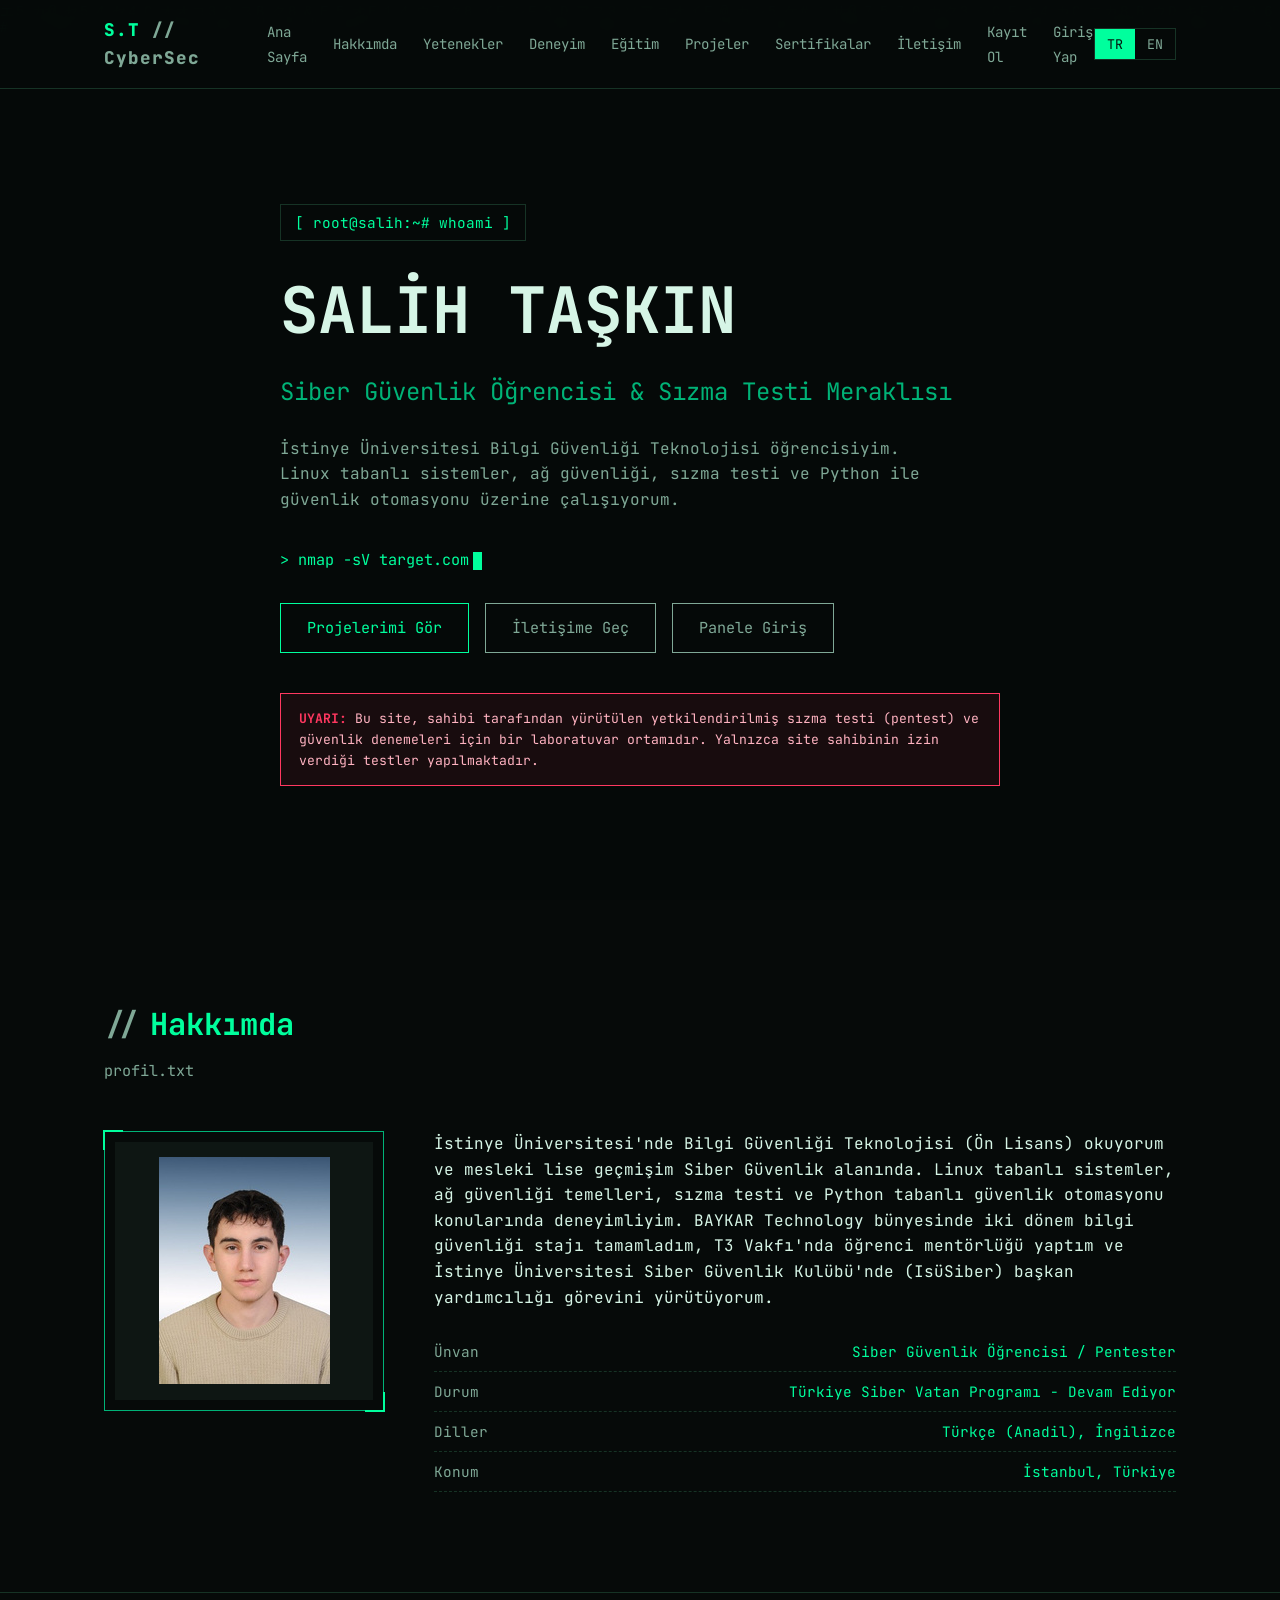
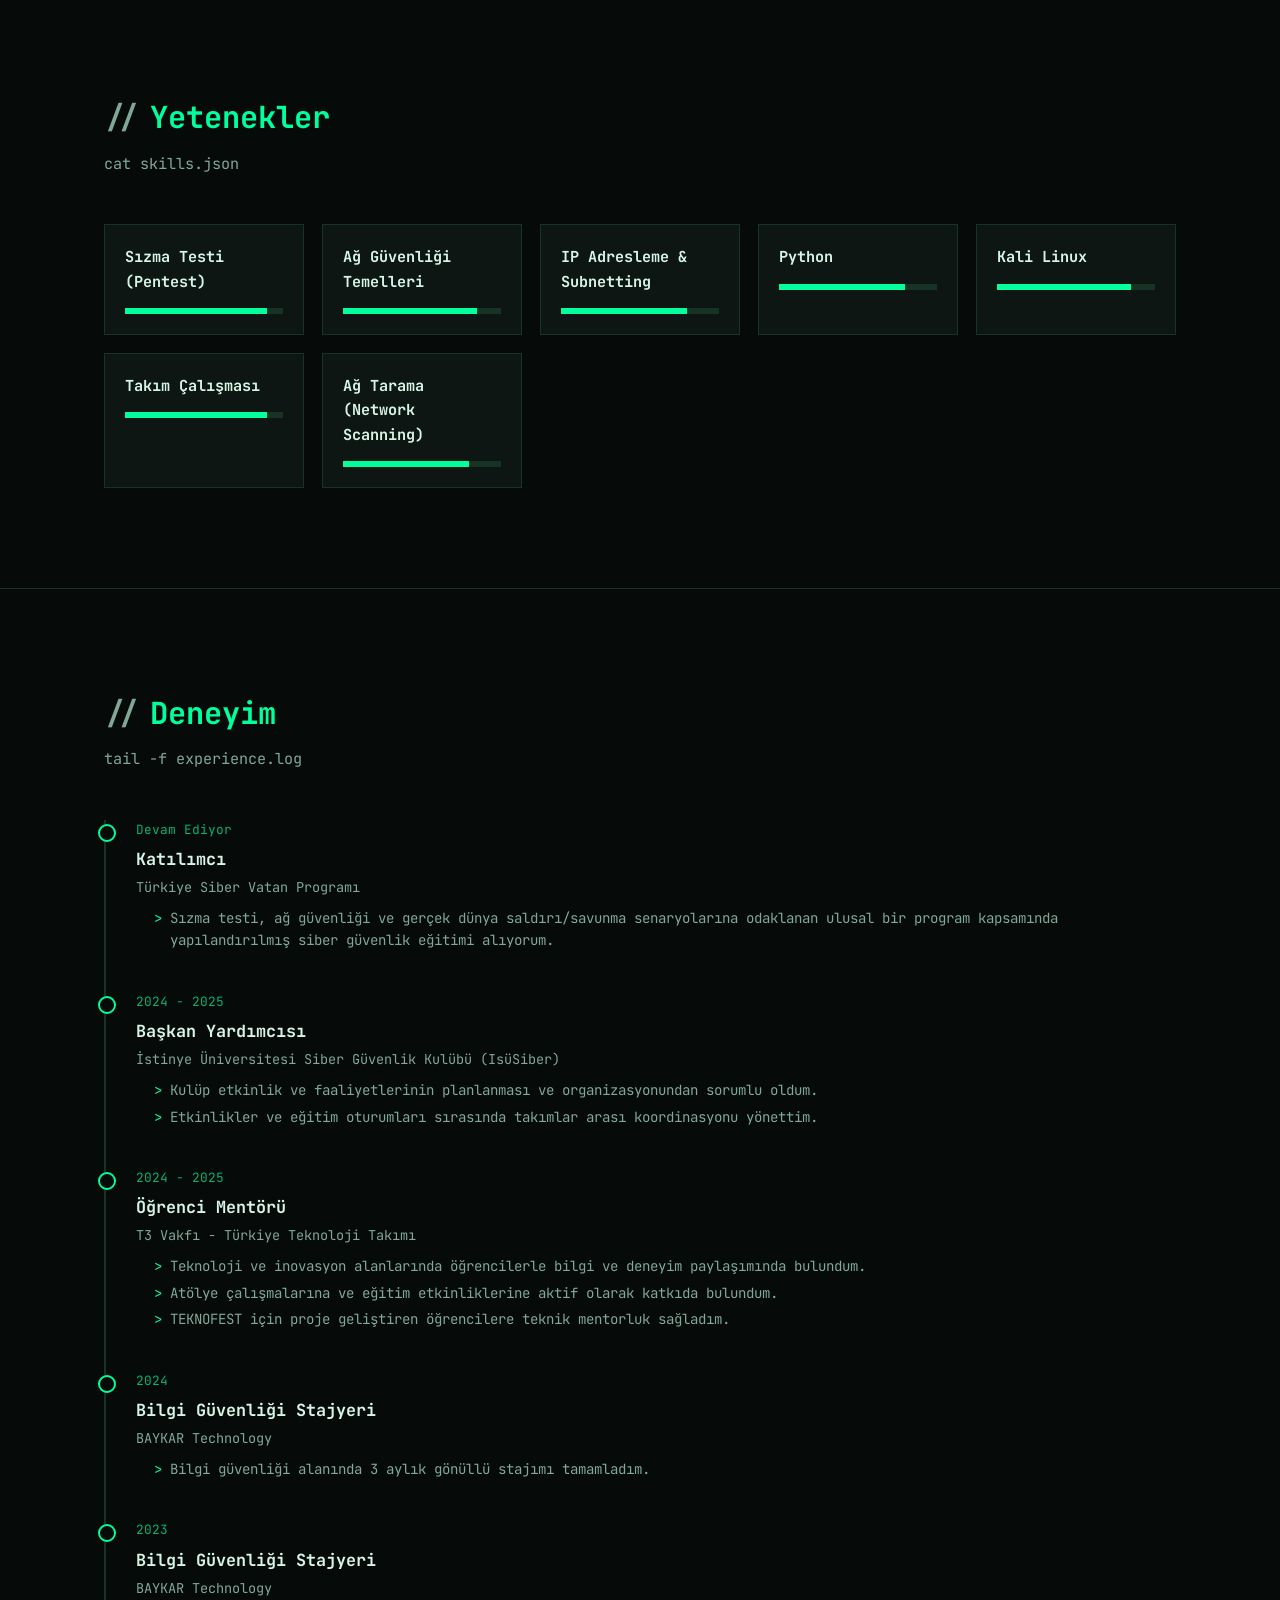
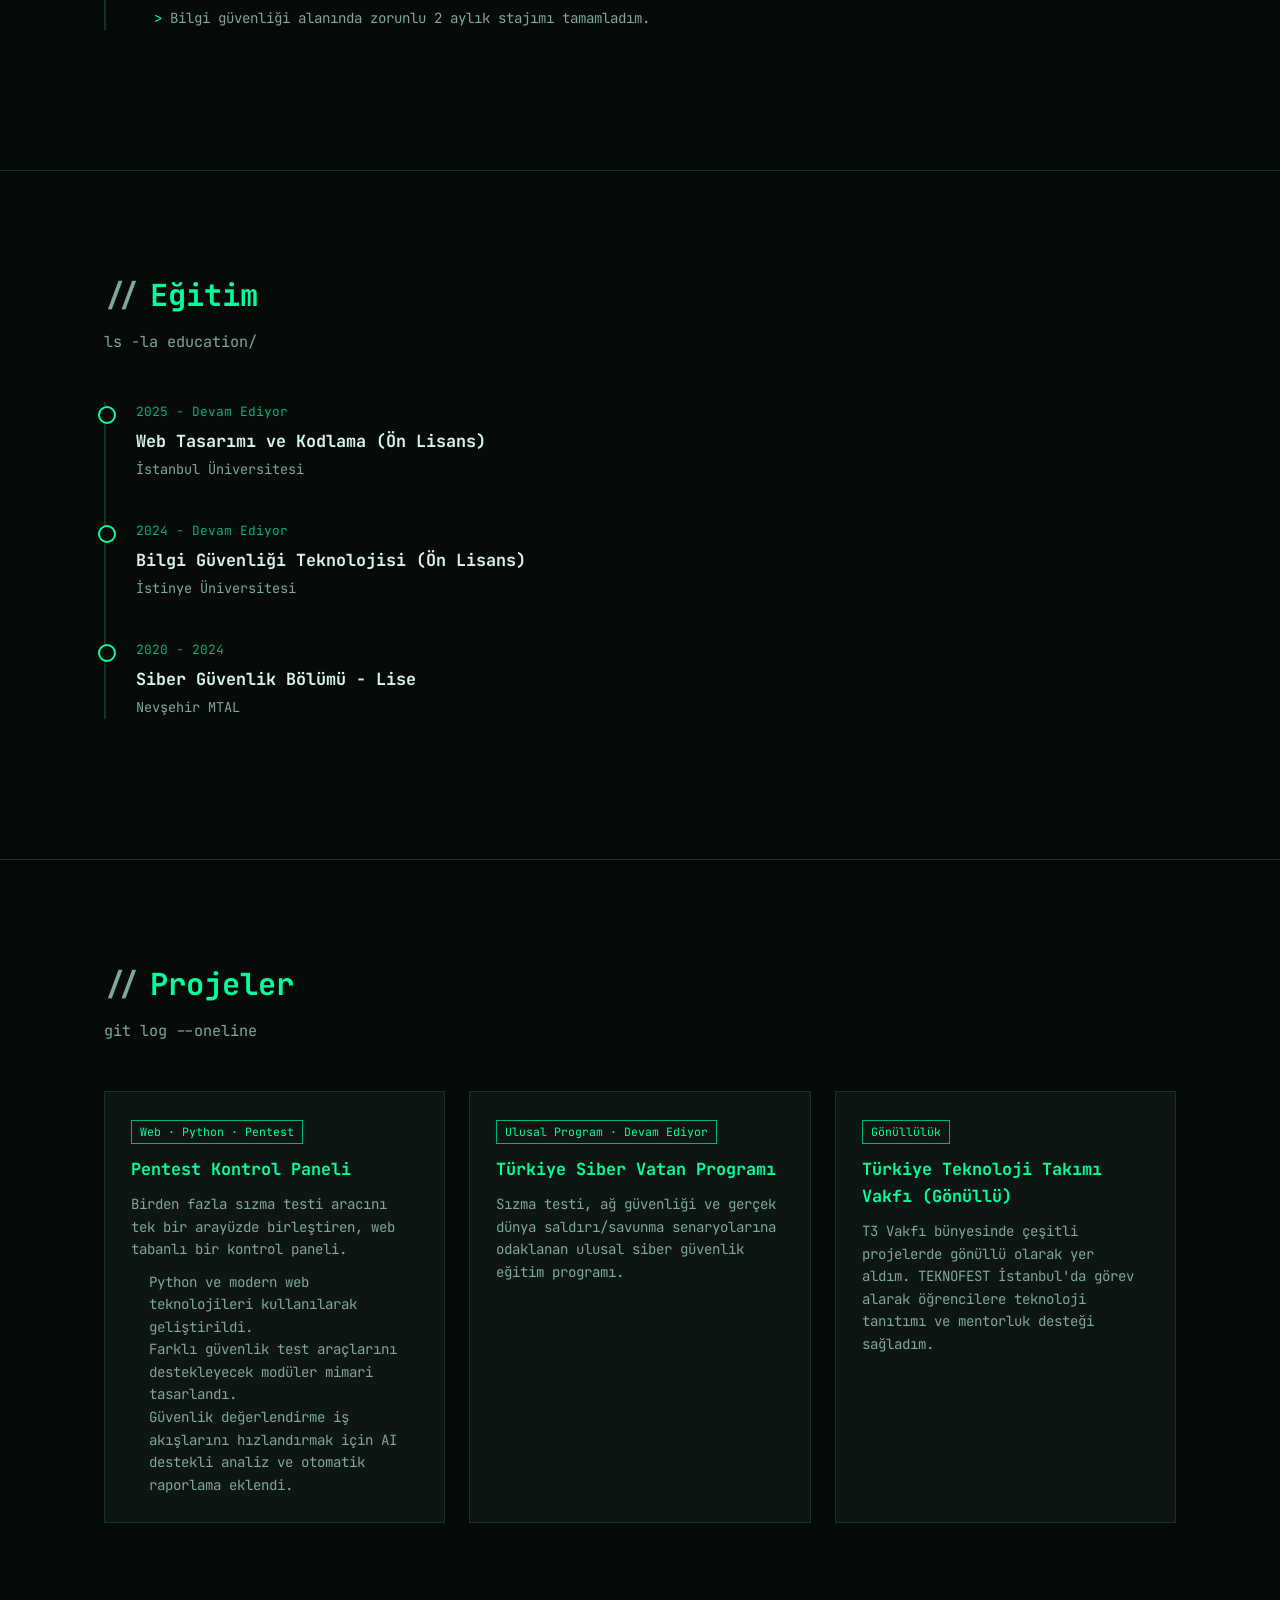
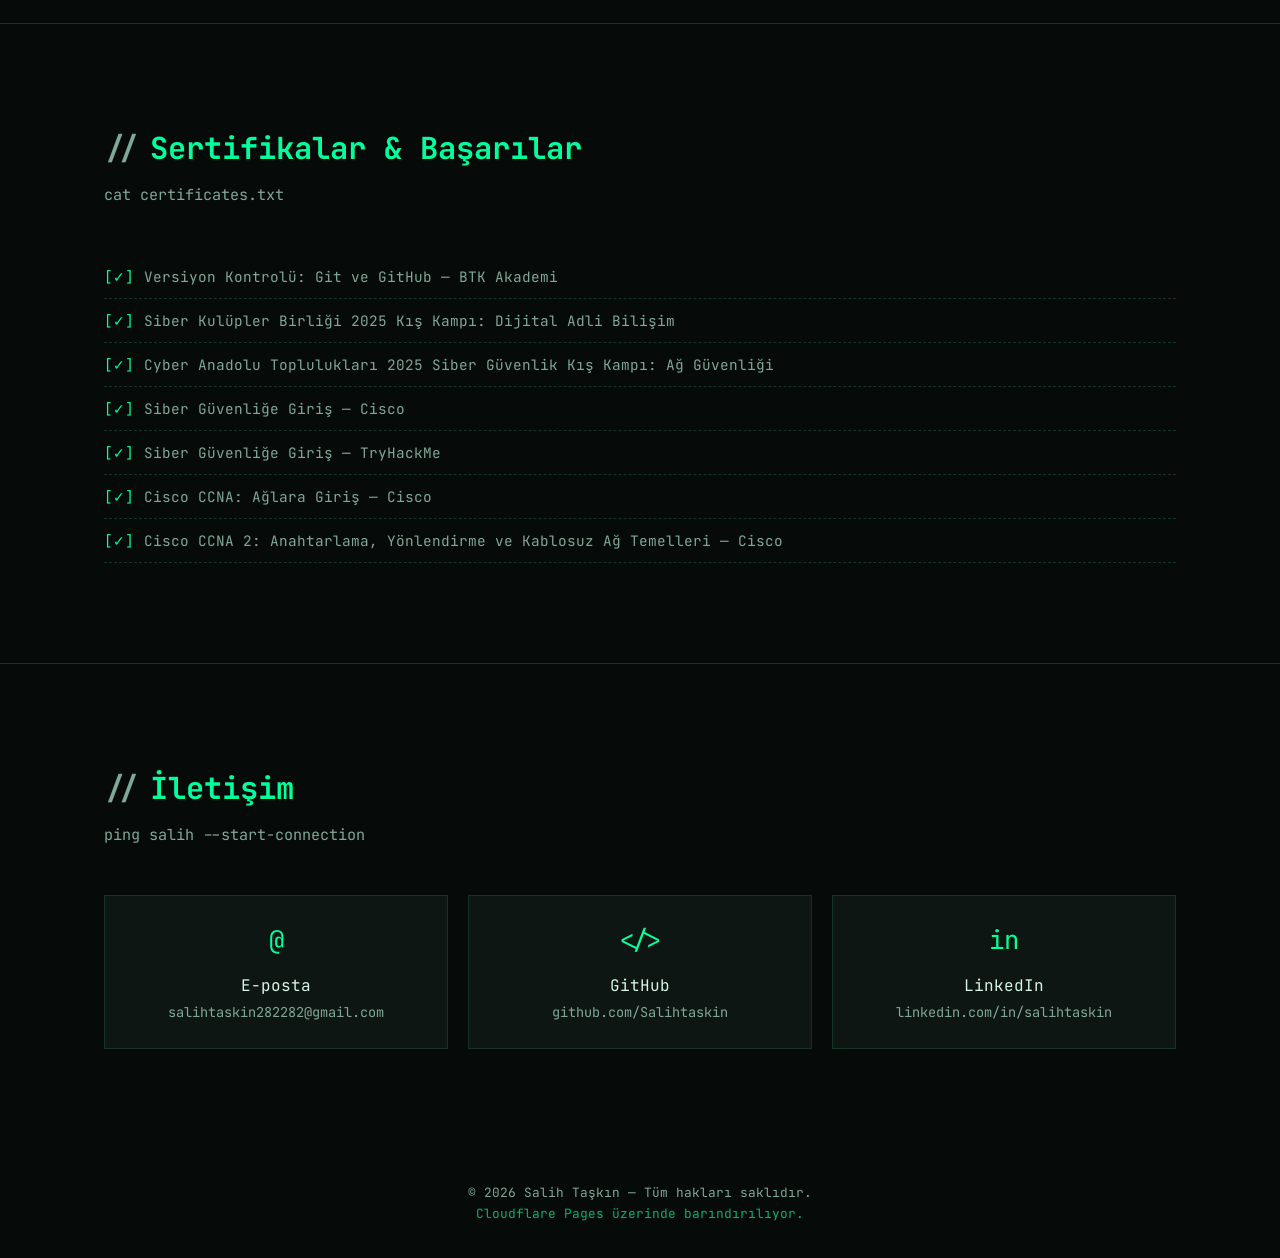
==== index.html @ bc87a4fa "İlk yükleme: siber güvenlik portfolyo sitesi + kullanıcı sistemi" ====
<!DOCTYPE html>
<html lang="tr">
<head>
<meta charset="UTF-8">
<meta name="viewport" content="width=device-width, initial-scale=1.0">
<title>Salih Taşkın // Cyber Security</title>
<meta name="description" content="Salih Taşkın - Cyber Security Student & Penetration Tester Portfolio">
<link rel="stylesheet" href="css/style.css">
</head>
<body>

<canvas id="matrix-canvas"></canvas>

<!-- NAVBAR -->
<nav class="navbar">
  <div class="nav-inner">
    <a href="#home" class="logo">S.T <span>// CyberSec</span></a>
    <ul class="nav-links">
      <li><a href="#home" data-i18n="nav.home">Ana Sayfa</a></li>
      <li><a href="#about" data-i18n="nav.about">Hakkımda</a></li>
      <li><a href="#skills" data-i18n="nav.skills">Yetenekler</a></li>
      <li><a href="#experience" data-i18n="nav.experience">Deneyim</a></li>
      <li><a href="#education" data-i18n="nav.education">Eğitim</a></li>
      <li><a href="#projects" data-i18n="nav.projects">Projeler</a></li>
      <li><a href="#certificates" data-i18n="nav.certificates">Sertifikalar</a></li>
      <li><a href="#contact" data-i18n="nav.contact">İletişim</a></li>
      <li><a href="register.html" data-i18n="nav.register">Kayıt Ol</a></li>
      <li><a href="login.html" data-i18n="nav.login">Giriş Yap</a></li>
    </ul>
    <div class="nav-actions">
      <div class="lang-toggle">
        <button data-lang="tr">TR</button>
        <button data-lang="en">EN</button>
      </div>
      <button class="nav-toggle" aria-label="menu"><span></span><span></span><span></span></button>
    </div>
  </div>
</nav>

<!-- HERO -->
<section class="hero" id="home">
  <div class="container">
    <div class="hero-tag" data-i18n="hero.tag">root@salih:~# whoami</div>
    <h1 class="glitch">SALİH TAŞKIN</h1>
    <div class="role" data-i18n="hero.role">Siber Güvenlik Öğrencisi & Sızma Testi Meraklısı</div>
    <p class="desc" data-i18n="hero.desc">İstinye Üniversitesi öğrencisiyim.</p>
    <div class="terminal-line">&gt; <span class="typed"></span><span class="cursor"></span></div>
    <div class="hero-actions">
      <a href="#projects" class="btn" data-i18n="hero.btn_projects">Projelerimi Gör</a>
      <a href="#contact" class="btn btn-alt" data-i18n="hero.btn_contact">İletişime Geç</a>
      <a href="login.html" class="btn btn-alt" data-i18n="hero.btn_login">Panele Giriş</a>
    </div>
    <div class="alert-banner" data-i18n="hero.alert" data-i18n-html>
      <b>UYARI:</b> Bu site, sahibi tarafından yürütülen yetkilendirilmiş sızma testi (pentest) ve güvenlik denemeleri için bir laboratuvar ortamıdır.
    </div>
  </div>
</section>

<!-- ABOUT -->
<section class="section" id="about">
  <div class="container">
    <h2 class="section-title" data-i18n="about.title">Hakkımda</h2>
    <div class="section-sub" data-i18n="about.sub">profil.txt</div>
    <div class="about-grid">
      <div class="about-photo">
        <div class="frame"><img src="assets/profile.jpg" alt="Salih Taşkın"></div>
      </div>
      <div>
        <p data-i18n="about.text">İstinye Üniversitesi'nde okuyorum...</p>
        <ul class="info-list">
          <li><span data-i18n="about.role_label">Ünvan</span><span data-i18n="about.role_value">Siber Güvenlik Öğrencisi / Pentester</span></li>
          <li><span data-i18n="about.status_label">Durum</span><span data-i18n="about.status_value">Türkiye Siber Vatan Programı</span></li>
          <li><span data-i18n="about.lang_label">Diller</span><span data-i18n="about.lang_value">Türkçe, İngilizce</span></li>
          <li><span data-i18n="about.loc_label">Konum</span><span data-i18n="about.loc_value">İstanbul, Türkiye</span></li>
        </ul>
      </div>
    </div>
  </div>
</section>

<!-- SKILLS -->
<section class="section" id="skills">
  <div class="container">
    <h2 class="section-title" data-i18n="skills.title">Yetenekler</h2>
    <div class="section-sub" data-i18n="skills.sub">cat skills.json</div>
    <div class="skills-grid">
      <div class="skill-card"><h4 data-i18n="skill.pentest">Sızma Testi</h4><div class="bar" style="--lvl:90%"><i></i></div></div>
      <div class="skill-card"><h4 data-i18n="skill.network">Ağ Güvenliği Temelleri</h4><div class="bar" style="--lvl:85%"><i></i></div></div>
      <div class="skill-card"><h4 data-i18n="skill.subnet">IP Adresleme & Subnetting</h4><div class="bar" style="--lvl:80%"><i></i></div></div>
      <div class="skill-card"><h4 data-i18n="skill.python">Python</h4><div class="bar" style="--lvl:80%"><i></i></div></div>
      <div class="skill-card"><h4 data-i18n="skill.kali">Kali Linux</h4><div class="bar" style="--lvl:85%"><i></i></div></div>
      <div class="skill-card"><h4 data-i18n="skill.team">Takım Çalışması</h4><div class="bar" style="--lvl:90%"><i></i></div></div>
      <div class="skill-card"><h4 data-i18n="skill.scan">Ağ Tarama</h4><div class="bar" style="--lvl:80%"><i></i></div></div>
    </div>
  </div>
</section>

<!-- EXPERIENCE -->
<section class="section" id="experience">
  <div class="container">
    <h2 class="section-title" data-i18n="experience.title">Deneyim</h2>
    <div class="section-sub" data-i18n="experience.sub">tail -f experience.log</div>
    <div class="timeline">
      <div class="timeline-item">
        <span class="date" data-i18n="exp5.date">Devam Ediyor</span>
        <h4 data-i18n="exp5.title">Katılımcı</h4>
        <div class="org" data-i18n="exp5.org">Türkiye Siber Vatan Programı</div>
        <ul><li data-i18n="exp5.li1">Sızma testi ve ağ güvenliği eğitimi.</li></ul>
      </div>
      <div class="timeline-item">
        <span class="date" data-i18n="exp4.date">2024 - 2025</span>
        <h4 data-i18n="exp4.title">Başkan Yardımcısı</h4>
        <div class="org" data-i18n="exp4.org">İstinye Üniversitesi Siber Güvenlik Kulübü (IsüSiber)</div>
        <ul>
          <li data-i18n="exp4.li1">Kulüp etkinliklerinin planlanması ve organizasyonu.</li>
          <li data-i18n="exp4.li2">Takımlar arası koordinasyon.</li>
        </ul>
      </div>
      <div class="timeline-item">
        <span class="date" data-i18n="exp3.date">2024 - 2025</span>
        <h4 data-i18n="exp3.title">Öğrenci Mentörü</h4>
        <div class="org" data-i18n="exp3.org">T3 Vakfı - Türkiye Teknoloji Takımı</div>
        <ul>
          <li data-i18n="exp3.li1">Teknoloji ve inovasyon alanlarında bilgi paylaşımı.</li>
          <li data-i18n="exp3.li2">Atölye çalışmalarına katkı.</li>
          <li data-i18n="exp3.li3">TEKNOFEST projelerine teknik mentorluk.</li>
        </ul>
      </div>
      <div class="timeline-item">
        <span class="date" data-i18n="exp2.date">2024</span>
        <h4 data-i18n="exp2.title">Bilgi Güvenliği Stajyeri</h4>
        <div class="org" data-i18n="exp2.org">BAYKAR Technology</div>
        <ul><li data-i18n="exp2.li1">3 aylık gönüllü staj.</li></ul>
      </div>
      <div class="timeline-item">
        <span class="date" data-i18n="exp1.date">2023</span>
        <h4 data-i18n="exp1.title">Bilgi Güvenliği Stajyeri</h4>
        <div class="org" data-i18n="exp1.org">BAYKAR Technology</div>
        <ul><li data-i18n="exp1.li1">2 aylık zorunlu staj.</li></ul>
      </div>
    </div>
  </div>
</section>

<!-- EDUCATION -->
<section class="section" id="education">
  <div class="container">
    <h2 class="section-title" data-i18n="education.title">Eğitim</h2>
    <div class="section-sub" data-i18n="education.sub">ls -la education/</div>
    <div class="timeline">
      <div class="timeline-item">
        <span class="date" data-i18n="edu2.date">2025 - Devam Ediyor</span>
        <h4 data-i18n="edu2.title">Web Tasarımı ve Kodlama</h4>
        <div class="org" data-i18n="edu2.org">İstanbul Üniversitesi</div>
      </div>
      <div class="timeline-item">
        <span class="date" data-i18n="edu1.date">2024 - Devam Ediyor</span>
        <h4 data-i18n="edu1.title">Bilgi Güvenliği Teknolojisi</h4>
        <div class="org" data-i18n="edu1.org">İstinye Üniversitesi</div>
      </div>
      <div class="timeline-item">
        <span class="date" data-i18n="edu3.date">2020 - 2024</span>
        <h4 data-i18n="edu3.title">Siber Güvenlik Bölümü - Lise</h4>
        <div class="org" data-i18n="edu3.org">Nevşehir MTAL</div>
      </div>
    </div>
  </div>
</section>

<!-- PROJECTS -->
<section class="section" id="projects">
  <div class="container">
    <h2 class="section-title" data-i18n="projects.title">Projeler</h2>
    <div class="section-sub" data-i18n="projects.sub">git log --oneline</div>
    <div class="cards-grid">
      <div class="card">
        <span class="tag" data-i18n="proj1.tag">Web · Python · Pentest</span>
        <h4 data-i18n="proj1.title">Pentest Kontrol Paneli</h4>
        <p data-i18n="proj1.desc">Birden fazla sızma testi aracını birleştiren panel.</p>
        <ul>
          <li data-i18n="proj1.li1">Python ve modern web teknolojileri ile geliştirildi.</li>
          <li data-i18n="proj1.li2">Modüler mimari.</li>
          <li data-i18n="proj1.li3">AI destekli analiz ve otomatik raporlama.</li>
        </ul>
      </div>
      <div class="card">
        <span class="tag" data-i18n="proj2.tag">Ulusal Program · Devam Ediyor</span>
        <h4 data-i18n="proj2.title">Türkiye Siber Vatan Programı</h4>
        <p data-i18n="proj2.desc">Sızma testi ve ağ güvenliği eğitim programı.</p>
      </div>
      <div class="card">
        <span class="tag" data-i18n="proj3.tag">Gönüllülük</span>
        <h4 data-i18n="proj3.title">Türkiye Teknoloji Takımı Vakfı</h4>
        <p data-i18n="proj3.desc">T3 Vakfı bünyesinde gönüllü projeler, TEKNOFEST İstanbul.</p>
      </div>
    </div>
  </div>
</section>

<!-- CERTIFICATES -->
<section class="section" id="certificates">
  <div class="container">
    <h2 class="section-title" data-i18n="certificates.title">Sertifikalar & Başarılar</h2>
    <div class="section-sub" data-i18n="certificates.sub">cat certificates.txt</div>
    <ul class="cert-list">
      <li data-i18n="cert1">Versiyon Kontrolü: Git ve GitHub — BTK Akademi</li>
      <li data-i18n="cert2">Siber Kulüpler Birliği 2025 Kış Kampı: Dijital Adli Bilişim</li>
      <li data-i18n="cert3">Cyber Anadolu Toplulukları 2025 Kış Kampı: Ağ Güvenliği</li>
      <li data-i18n="cert4">Siber Güvenliğe Giriş — Cisco</li>
      <li data-i18n="cert5">Siber Güvenliğe Giriş — TryHackMe</li>
      <li data-i18n="cert6">Cisco CCNA: Ağlara Giriş — Cisco</li>
      <li data-i18n="cert7">Cisco CCNA 2: Anahtarlama, Yönlendirme ve Kablosuz Ağ Temelleri — Cisco</li>
    </ul>
  </div>
</section>

<!-- CONTACT -->
<section class="section" id="contact" style="border-bottom:none;">
  <div class="container">
    <h2 class="section-title" data-i18n="contact.title">İletişim</h2>
    <div class="section-sub" data-i18n="contact.sub">ping salih --start-connection</div>
    <div class="contact-grid">
      <div class="contact-card">
        <div class="ic">@</div>
        <div data-i18n="contact.email_label">E-posta</div>
        <a href="mailto:salihtaskin282282@gmail.com">salihtaskin282282@gmail.com</a>
      </div>
      <div class="contact-card">
        <div class="ic">&lt;/&gt;</div>
        <div data-i18n="contact.github_label">GitHub</div>
        <a href="https://github.com/Salihtaskin" target="_blank" rel="noopener">github.com/Salihtaskin</a>
      </div>
      <div class="contact-card">
        <div class="ic">in</div>
        <div data-i18n="contact.linkedin_label">LinkedIn</div>
        <a href="https://www.linkedin.com/in/salihtaskin/" target="_blank" rel="noopener">linkedin.com/in/salihtaskin</a>
      </div>
    </div>
  </div>
</section>

<footer>
  <div class="container">
    <div>© <span id="year"></span> Salih Taşkın — <span data-i18n="footer.text">Tüm hakları saklıdır.</span></div>
    <div class="made" data-i18n="footer.made">Cloudflare Pages üzerinde barındırılıyor.</div>
  </div>
</footer>

<script src="js/translations.js"></script>
<script src="js/main.js"></script>
<script>document.getElementById('year').textContent = new Date().getFullYear();</script>
</body>
</html>
---- css/style.css ----
/* ===================================================
   Salih Taşkın - Cyber Security Portfolio
   Theme: Dark / Terminal / Matrix
=================================================== */

@import url('https://fonts.googleapis.com/css2?family=Share+Tech+Mono&family=JetBrains+Mono:wght@400;600;800&display=swap');

:root{
  --bg: #060a09;
  --bg-alt: #0b1210;
  --panel: #0e1613;
  --border: #163325;
  --neon: #00ff9d;
  --neon-dim: #00b377;
  --neon-red: #ff3860;
  --text: #d6f5e6;
  --text-dim: #7fa896;
  --font-mono: 'JetBrains Mono', 'Share Tech Mono', monospace;
}

*{ box-sizing: border-box; margin:0; padding:0; }

html{ scroll-behavior: smooth; }

body{
  background: var(--bg);
  color: var(--text);
  font-family: var(--font-mono);
  line-height: 1.6;
  overflow-x: hidden;
}

a{ color: inherit; text-decoration: none; }
ul{ list-style: none; }
img{ max-width: 100%; display:block; }

::selection{ background: var(--neon); color: #000; }

::-webkit-scrollbar{ width: 8px; }
::-webkit-scrollbar-track{ background: var(--bg); }
::-webkit-scrollbar-thumb{ background: var(--neon-dim); }

#matrix-canvas{
  position: fixed;
  top:0; left:0;
  width: 100%; height: 100%;
  z-index: -1;
  opacity: 0.16;
}

.container{
  max-width: 1120px;
  margin: 0 auto;
  padding: 0 24px;
}

.section{
  padding: 100px 0;
  border-bottom: 1px solid var(--border);
}

.section-title{
  font-size: 1.9rem;
  color: var(--neon);
  margin-bottom: 10px;
  display: flex;
  align-items: center;
  gap: 10px;
}
.section-title::before{ content: "//"; color: var(--text-dim); }

.section-sub{
  color: var(--text-dim);
  margin-bottom: 48px;
  font-size: 0.95rem;
}

.btn{
  display: inline-flex;
  align-items: center;
  gap: 8px;
  padding: 12px 26px;
  border: 1px solid var(--neon);
  color: var(--neon);
  background: transparent;
  font-family: var(--font-mono);
  font-size: 0.95rem;
  cursor: pointer;
  transition: all .25s ease;
  position: relative;
}
.btn:hover{
  background: var(--neon);
  color: #04140d;
  box-shadow: 0 0 24px rgba(0,255,157,.45);
}
.btn.btn-alt{
  border-color: var(--text-dim);
  color: var(--text-dim);
}
.btn.btn-alt:hover{
  background: var(--text-dim);
  color: #04140d;
  box-shadow: none;
}

.navbar{
  position: fixed;
  top:0; left:0; right:0;
  z-index: 100;
  background: rgba(6,10,9,0.85);
  backdrop-filter: blur(8px);
  border-bottom: 1px solid var(--border);
}
.nav-inner{
  max-width: 1120px;
  margin: 0 auto;
  padding: 16px 24px;
  display: flex;
  align-items: center;
  justify-content: space-between;
}
.logo{
  font-weight: 800;
  color: var(--neon);
  font-size: 1.1rem;
  letter-spacing: 1px;
}
.logo span{ color: var(--text-dim); }

.nav-links{
  display: flex;
  gap: 26px;
  align-items: center;
}
.nav-links a{
  font-size: 0.88rem;
  color: var(--text-dim);
  transition: color .2s;
  position: relative;
}
.nav-links a:hover{ color: var(--neon); }

.nav-actions{
  display: flex;
  align-items: center;
  gap: 14px;
}

.lang-toggle{
  display: flex;
  border: 1px solid var(--border);
  overflow: hidden;
  font-size: 0.78rem;
}
.lang-toggle button{
  background: transparent;
  border: none;
  color: var(--text-dim);
  padding: 6px 12px;
  cursor: pointer;
  font-family: var(--font-mono);
}
.lang-toggle button.active{
  background: var(--neon);
  color: #04140d;
}

.nav-toggle{
  display: none;
  flex-direction: column;
  gap: 5px;
  cursor: pointer;
  background: none;
  border: none;
}
.nav-toggle span{
  width: 24px; height: 2px; background: var(--neon);
}

.hero{
  min-height: 100vh;
  display: flex;
  align-items: center;
  padding-top: 90px;
  position: relative;
}
.hero-tag{
  color: var(--neon);
  font-size: 0.9rem;
  margin-bottom: 18px;
  border: 1px solid var(--border);
  display: inline-block;
  padding: 6px 14px;
}
.hero-tag::before{ content: "[ "; }
.hero-tag::after{ content: " ]"; }

.hero h1{
  font-size: clamp(2.2rem, 6vw, 4rem);
  color: var(--text);
  margin-bottom: 12px;
  position: relative;
}
.glitch{
  position: relative;
  color: #fff;
}

.hero .role{
  font-size: clamp(1.1rem, 2.4vw, 1.5rem);
  color: var(--neon-dim);
  margin-bottom: 24px;
}

.hero p.desc{
  max-width: 640px;
  color: var(--text-dim);
  margin-bottom: 36px;
}

.terminal-line{
  font-size: 0.95rem;
  color: var(--neon);
  margin-bottom: 30px;
  min-height: 24px;
}
.terminal-line .cursor{
  display: inline-block;
  width: 9px; height: 18px;
  background: var(--neon);
  margin-left: 4px;
  animation: blink 1s step-start infinite;
  vertical-align: middle;
}
@keyframes blink{ 50%{ opacity: 0; } }

.hero-actions{ display:flex; gap: 16px; flex-wrap: wrap; }

.alert-banner{
  background: rgba(255,56,96,0.08);
  border: 1px solid var(--neon-red);
  color: #ffb3c1;
  padding: 14px 18px;
  font-size: 0.82rem;
  margin-top: 40px;
  max-width: 720px;
}
.alert-banner b{ color: var(--neon-red); }

.about-grid{
  display: grid;
  grid-template-columns: 280px 1fr;
  gap: 50px;
  align-items: start;
}
.about-photo{
  width: 100%;
  aspect-ratio: 1;
  border: 1px solid var(--neon-dim);
  padding: 10px;
  position: relative;
}
.about-photo .frame{
  width: 100%; height: 100%;
  background: var(--panel);
  display: flex;
  align-items:center; justify-content:center;
  font-size: 3rem;
  color: var(--neon-dim);
  overflow: hidden;
}
.about-photo::before, .about-photo::after{
  content:"";
  position:absolute;
  width: 18px; height: 18px;
  border: 2px solid var(--neon);
}
.about-photo::before{ top:-2px; left:-2px; border-right:none; border-bottom:none; }
.about-photo::after{ bottom:-2px; right:-2px; border-left:none; border-top:none; }

.info-list{ margin-top: 22px; }
.info-list li{
  display:flex; justify-content: space-between;
  padding: 8px 0;
  border-bottom: 1px dashed var(--border);
  font-size: 0.9rem;
}
.info-list li span:first-child{ color: var(--text-dim); }
.info-list li span:last-child{ color: var(--neon); }

.skills-grid{
  display: grid;
  grid-template-columns: repeat(auto-fit, minmax(180px, 1fr));
  gap: 18px;
}
.skill-card{
  border: 1px solid var(--border);
  background: var(--panel);
  padding: 20px;
  transition: border-color .2s, transform .2s;
}
.skill-card:hover{
  border-color: var(--neon);
  transform: translateY(-4px);
}
.skill-card .bar{
  height: 6px;
  background: var(--border);
  margin-top: 14px;
  position: relative;
  overflow: hidden;
}
.skill-card .bar i{
  position:absolute; left:0; top:0; bottom:0;
  background: var(--neon);
  width: var(--lvl, 80%);
}
.skill-card h4{ font-size: 0.95rem; color: var(--text); }

.timeline{
  position: relative;
  padding-left: 30px;
  border-left: 2px solid var(--border);
}
.timeline-item{
  position: relative;
  margin-bottom: 40px;
}
.timeline-item::before{
  content:"";
  position:absolute;
  left:-38px; top:4px;
  width: 14px; height:14px;
  background: var(--bg);
  border: 2px solid var(--neon);
  border-radius: 50%;
}
.timeline-item .date{
  color: var(--neon-dim);
  font-size: 0.8rem;
  margin-bottom: 6px;
  display:block;
}
.timeline-item h4{ color: var(--text); font-size: 1.05rem; margin-bottom: 4px; }
.timeline-item .org{ color: var(--text-dim); font-size: 0.85rem; margin-bottom: 8px; }
.timeline-item ul{ padding-left: 18px; }
.timeline-item ul li{
  list-style: none;
  font-size: 0.88rem;
  color: var(--text-dim);
  position: relative;
  padding-left: 16px;
  margin-bottom: 4px;
}
.timeline-item ul li::before{
  content: ">"; position:absolute; left:0; color: var(--neon);
}

.cards-grid{
  display: grid;
  grid-template-columns: repeat(auto-fit, minmax(300px, 1fr));
  gap: 24px;
}
.card{
  border: 1px solid var(--border);
  background: var(--panel);
  padding: 26px;
  transition: border-color .2s;
}
.card:hover{ border-color: var(--neon); }
.card h4{ color: var(--neon); margin-bottom: 10px; font-size: 1.05rem; }
.card p, .card ul{ color: var(--text-dim); font-size: 0.88rem; }
.card ul{ margin-top: 10px; padding-left: 18px; }
.card .tag{
  display: inline-block;
  font-size: 0.72rem;
  color: var(--neon);
  border: 1px solid var(--neon-dim);
  padding: 2px 8px;
  margin-bottom: 12px;
}

.cert-list{ margin-top: 10px; }
.cert-list li{
  padding: 10px 0;
  border-bottom: 1px dashed var(--border);
  font-size: 0.9rem;
  color: var(--text-dim);
  display:flex; gap:10px;
}
.cert-list li::before{ content: "[✓]"; color: var(--neon); }

.contact-grid{
  display: grid;
  grid-template-columns: repeat(auto-fit, minmax(220px,1fr));
  gap: 20px;
}
.contact-card{
  border: 1px solid var(--border);
  background: var(--panel);
  padding: 24px;
  text-align: center;
  transition: border-color .2s;
}
.contact-card:hover{ border-color: var(--neon); }
.contact-card .ic{ font-size: 1.6rem; margin-bottom: 12px; color: var(--neon); }
.contact-card a{ color: var(--text-dim); font-size: 0.85rem; word-break: break-word; }
.contact-card a:hover{ color: var(--neon); }

footer{
  padding: 34px 0;
  text-align: center;
  color: var(--text-dim);
  font-size: 0.8rem;
}
footer .made{ color: var(--neon-dim); }

.login-wrap{
  min-height: 100vh;
  display:flex;
  align-items:center;
  justify-content:center;
  position: relative;
}
.login-box{
  width: 100%;
  max-width: 420px;
  border: 1px solid var(--neon-dim);
  background: rgba(14,22,19,0.9);
  padding: 34px;
  backdrop-filter: blur(4px);
}
.login-box .top{
  display:flex; gap:8px; margin-bottom: 20px;
}
.login-box .dot{ width:10px; height:10px; border-radius:50%; }
.dot.red{ background:#ff5f56;} .dot.yellow{ background:#ffbd2e;} .dot.green{ background:#27c93f;}

.login-box h2{
  color: var(--neon);
  font-size: 1.2rem;
  margin-bottom: 6px;
}
.login-box .sub{ color: var(--text-dim); font-size: 0.82rem; margin-bottom: 26px; }

.field{ margin-bottom: 18px; }
.field label{ display:block; font-size: 0.78rem; color: var(--text-dim); margin-bottom: 6px; }
.field input{
  width: 100%;
  background: var(--bg);
  border: 1px solid var(--border);
  color: var(--text);
  padding: 12px 14px;
  font-family: var(--font-mono);
  font-size: 0.9rem;
  outline: none;
}
.field input:focus{ border-color: var(--neon); }

.login-msg{
  font-size: 0.8rem;
  margin-bottom: 14px;
  min-height: 18px;
}
.login-msg.error{ color: var(--neon-red); }
.login-msg.ok{ color: var(--neon); }

.login-hint{
  margin-top: 22px;
  font-size: 0.75rem;
  color: var(--text-dim);
  border-top: 1px dashed var(--border);
  padding-top: 14px;
}
.back-link{
  display:inline-block; margin-top: 16px;
  font-size: 0.8rem; color: var(--text-dim);
}
.back-link:hover{ color: var(--neon); }

.dash-wrap{ padding-top: 110px; min-height: 100vh; }
.dash-header{
  display:flex; justify-content: space-between; align-items:center;
  margin-bottom: 30px; flex-wrap: wrap; gap: 12px;
}
.dash-grid{
  display:grid; grid-template-columns: repeat(auto-fit,minmax(260px,1fr));
  gap: 20px;
}
.dash-card{
  border: 1px solid var(--border);
  background: var(--panel);
  padding: 22px;
}
.dash-card h4{ color: var(--neon); margin-bottom: 12px; font-size: 0.95rem; }
.dash-log{
  font-size: 0.8rem;
  color: var(--text-dim);
  max-height: 240px;
  overflow-y: auto;
}
.dash-log div{ padding: 4px 0; border-bottom: 1px dashed var(--border); }
.dash-log .ok{ color: var(--neon); }
.dash-log .warn{ color: #ffbd2e; }

/* ---------- Password strength meter ---------- */
.strength-bar{
  height: 5px;
  background: var(--border);
  margin-top: 8px;
  position: relative;
  overflow: hidden;
}
.strength-bar i{
  display:block;
  height: 100%;
  width: 0%;
  background: var(--neon-red);
  transition: width .25s ease, background .25s ease;
}
.strength-label{
  font-size: 0.72rem;
  color: var(--text-dim);
  margin-top: 4px;
  min-height: 14px;
}

/* ---------- Toasts ---------- */
#toast-container{
  position: fixed;
  top: 80px; right: 20px;
  z-index: 999;
  display: flex;
  flex-direction: column;
  gap: 10px;
}
.toast{
  background: var(--panel);
  border: 1px solid var(--neon-dim);
  color: var(--text);
  padding: 12px 18px;
  font-size: 0.85rem;
  opacity: 0;
  transform: translateX(30px);
  transition: opacity .25s ease, transform .25s ease;
  min-width: 220px;
}
.toast.show{ opacity: 1; transform: translateX(0); }
.toast.error{ border-color: var(--neon-red); color: #ffb3c1; }

/* ---------- Admin stats ---------- */
.stat-num{
  font-size: 2rem;
  color: var(--neon);
  font-weight: 800;
}

/* ---------- Search input ---------- */
.search-input{
  width: 100%;
  max-width: 360px;
  background: var(--panel);
  border: 1px solid var(--border);
  color: var(--text);
  padding: 10px 14px;
  font-family: var(--font-mono);
  font-size: 0.85rem;
  outline: none;
  margin-bottom: 20px;
}
.search-input:focus{ border-color: var(--neon); }

/* ---------- User table ---------- */
.table-wrap{
  overflow-x: auto;
  border: 1px solid var(--border);
}
.user-table{
  width: 100%;
  border-collapse: collapse;
  font-size: 0.85rem;
  min-width: 720px;
}
.user-table th{
  text-align: left;
  color: var(--neon);
  padding: 12px 14px;
  background: var(--panel);
  border-bottom: 1px solid var(--border);
  white-space: nowrap;
}
.user-table td{
  padding: 12px 14px;
  border-bottom: 1px solid var(--border);
  color: var(--text-dim);
  vertical-align: middle;
}
.user-table tr:hover td{ background: rgba(0,255,157,0.03); }
.actions-cell{ display:flex; gap:6px; flex-wrap: wrap; }

/* ---------- Badges ---------- */
.badge{
  display: inline-block;
  font-size: 0.72rem;
  padding: 3px 10px;
  border: 1px solid;
}
.badge-pending{ color:#ffbd2e; border-color:#ffbd2e; }
.badge-approved{ color: var(--neon); border-color: var(--neon); }
.badge-rejected{ color: var(--neon-red); border-color: var(--neon-red); }
.badge-admin{ color:#7fd6ff; border-color:#7fd6ff; }
.badge-user{ color: var(--text-dim); border-color: var(--border); }

/* ---------- Mini action buttons ---------- */
.btn-mini{
  background: transparent;
  border: 1px solid var(--border);
  color: var(--text-dim);
  padding: 5px 10px;
  font-family: var(--font-mono);
  font-size: 0.72rem;
  cursor: pointer;
  transition: all .2s;
}
.btn-mini:hover{ border-color: var(--neon); color: var(--neon); }
.btn-mini.approve:hover{ border-color: var(--neon); color: var(--neon); }
.btn-mini.reject:hover, .btn-mini.delete:hover{ border-color: var(--neon-red); color: var(--neon-red); }
.btn-mini.promote:hover{ border-color:#7fd6ff; color:#7fd6ff; }
.btn-mini.demote:hover{ border-color:#ffbd2e; color:#ffbd2e; }

@media (max-width: 860px){
  .nav-links{
    position: fixed;
    top: 62px; right: 0;
    background: var(--bg-alt);
    border-left: 1px solid var(--border);
    border-bottom: 1px solid var(--border);
    flex-direction: column;
    padding: 24px;
    gap: 18px;
    transform: translateX(100%);
    transition: transform .25s ease;
  }
  .nav-links.open{ transform: translateX(0); }
  .nav-toggle{ display: flex; }
  .about-grid{ grid-template-columns: 1fr; }
  .about-photo{ max-width: 220px; margin: 0 auto; }
}
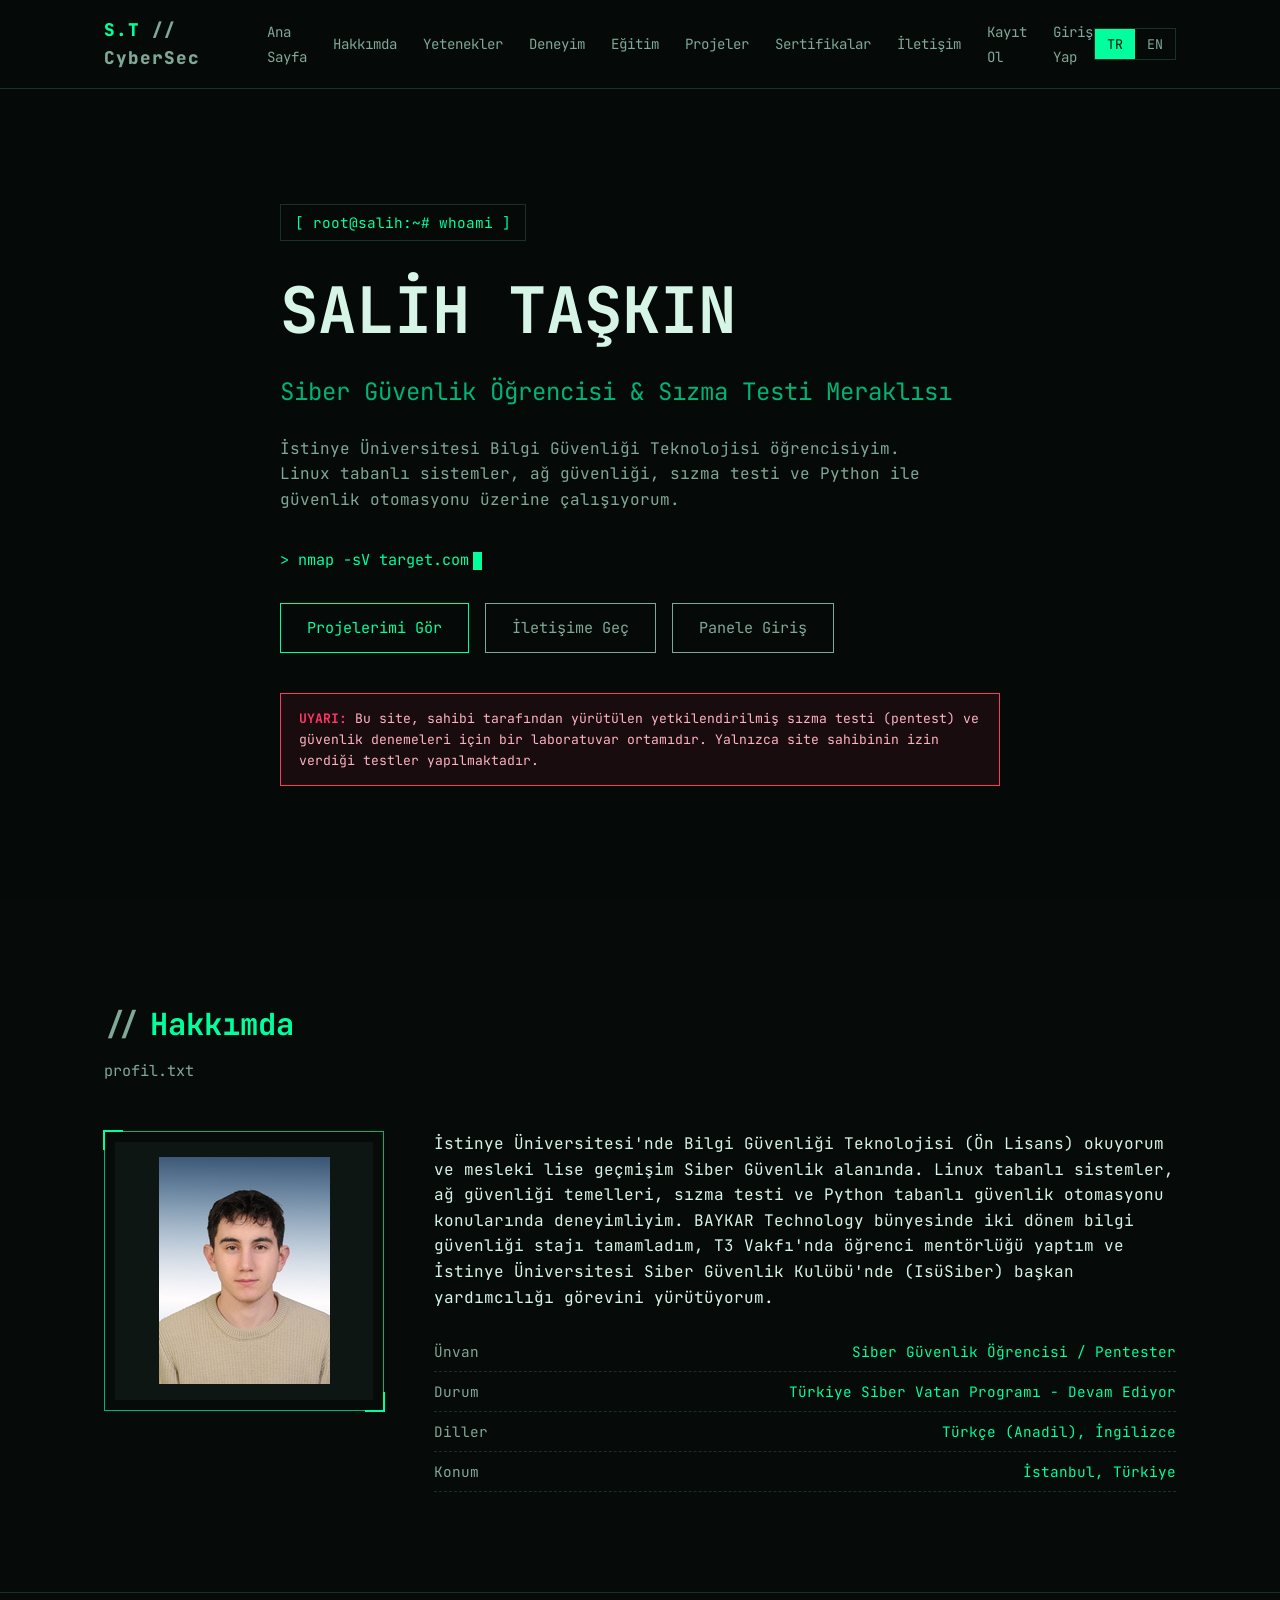
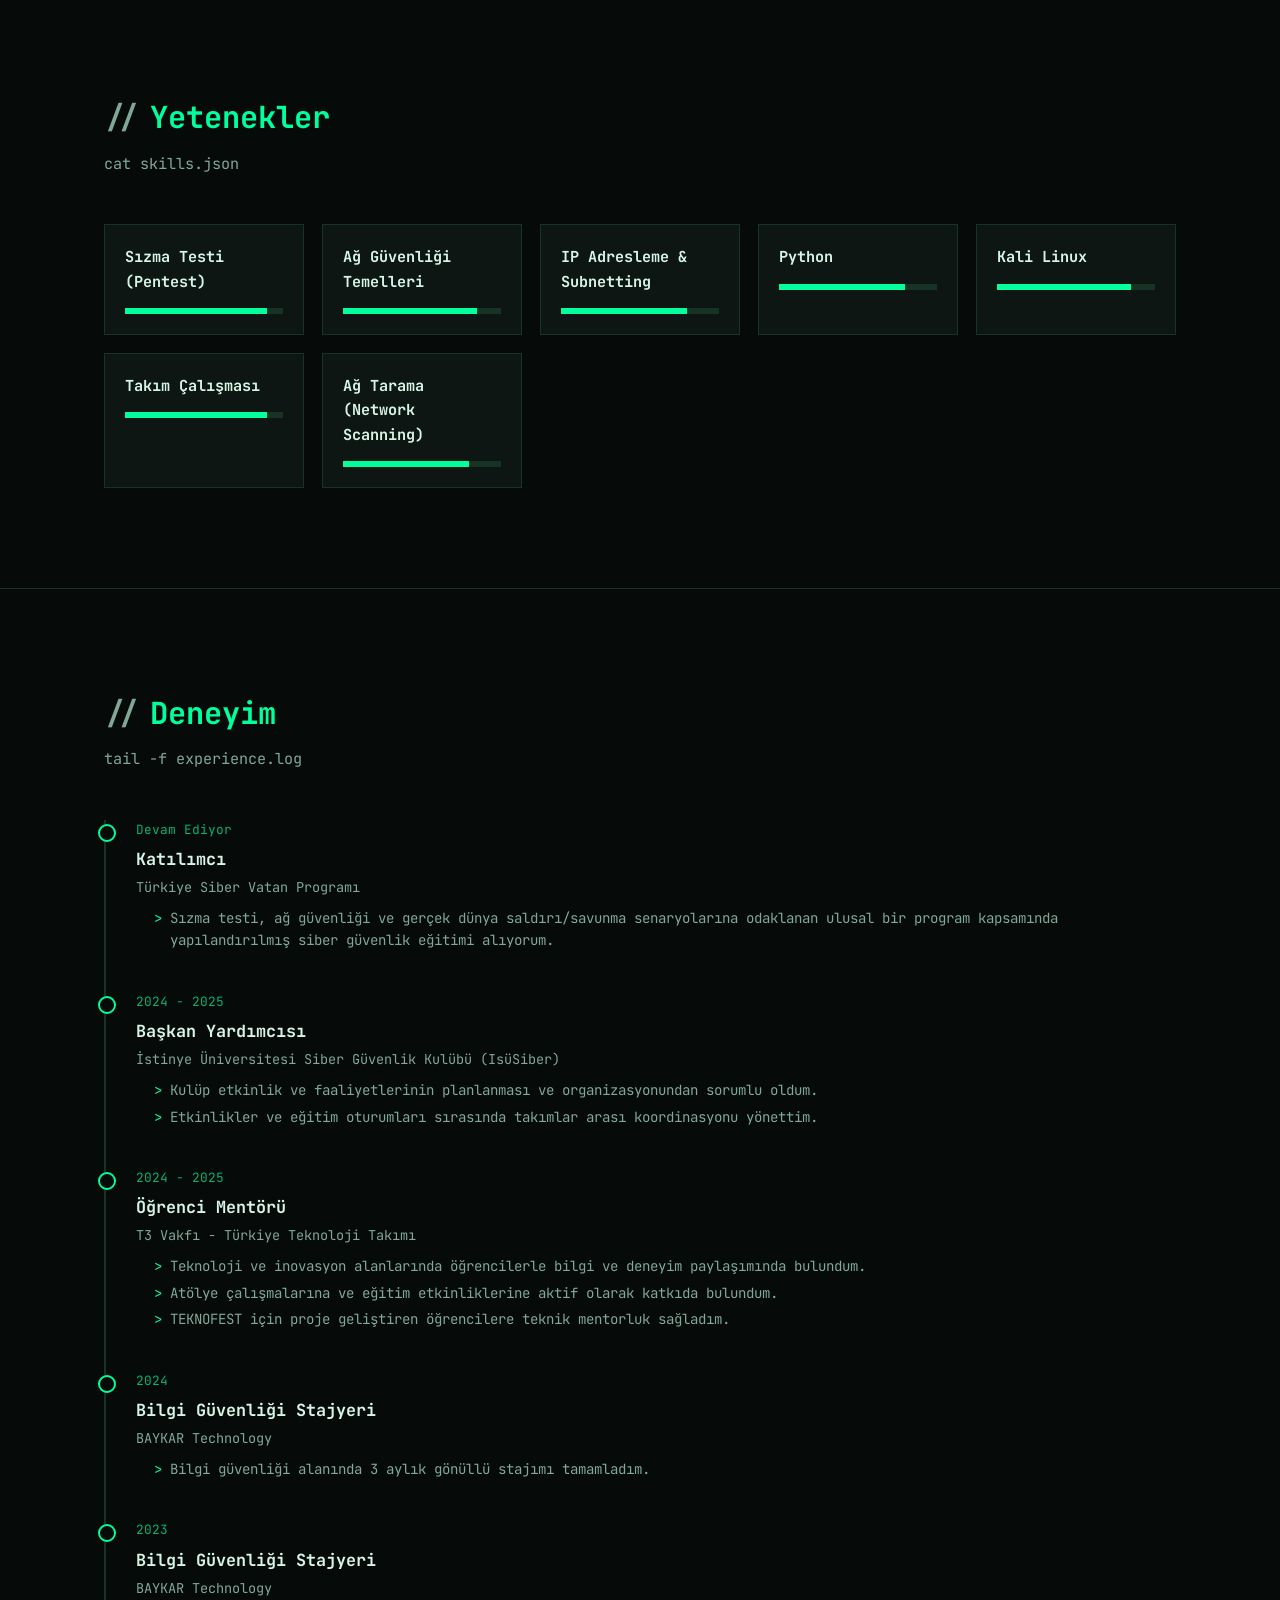
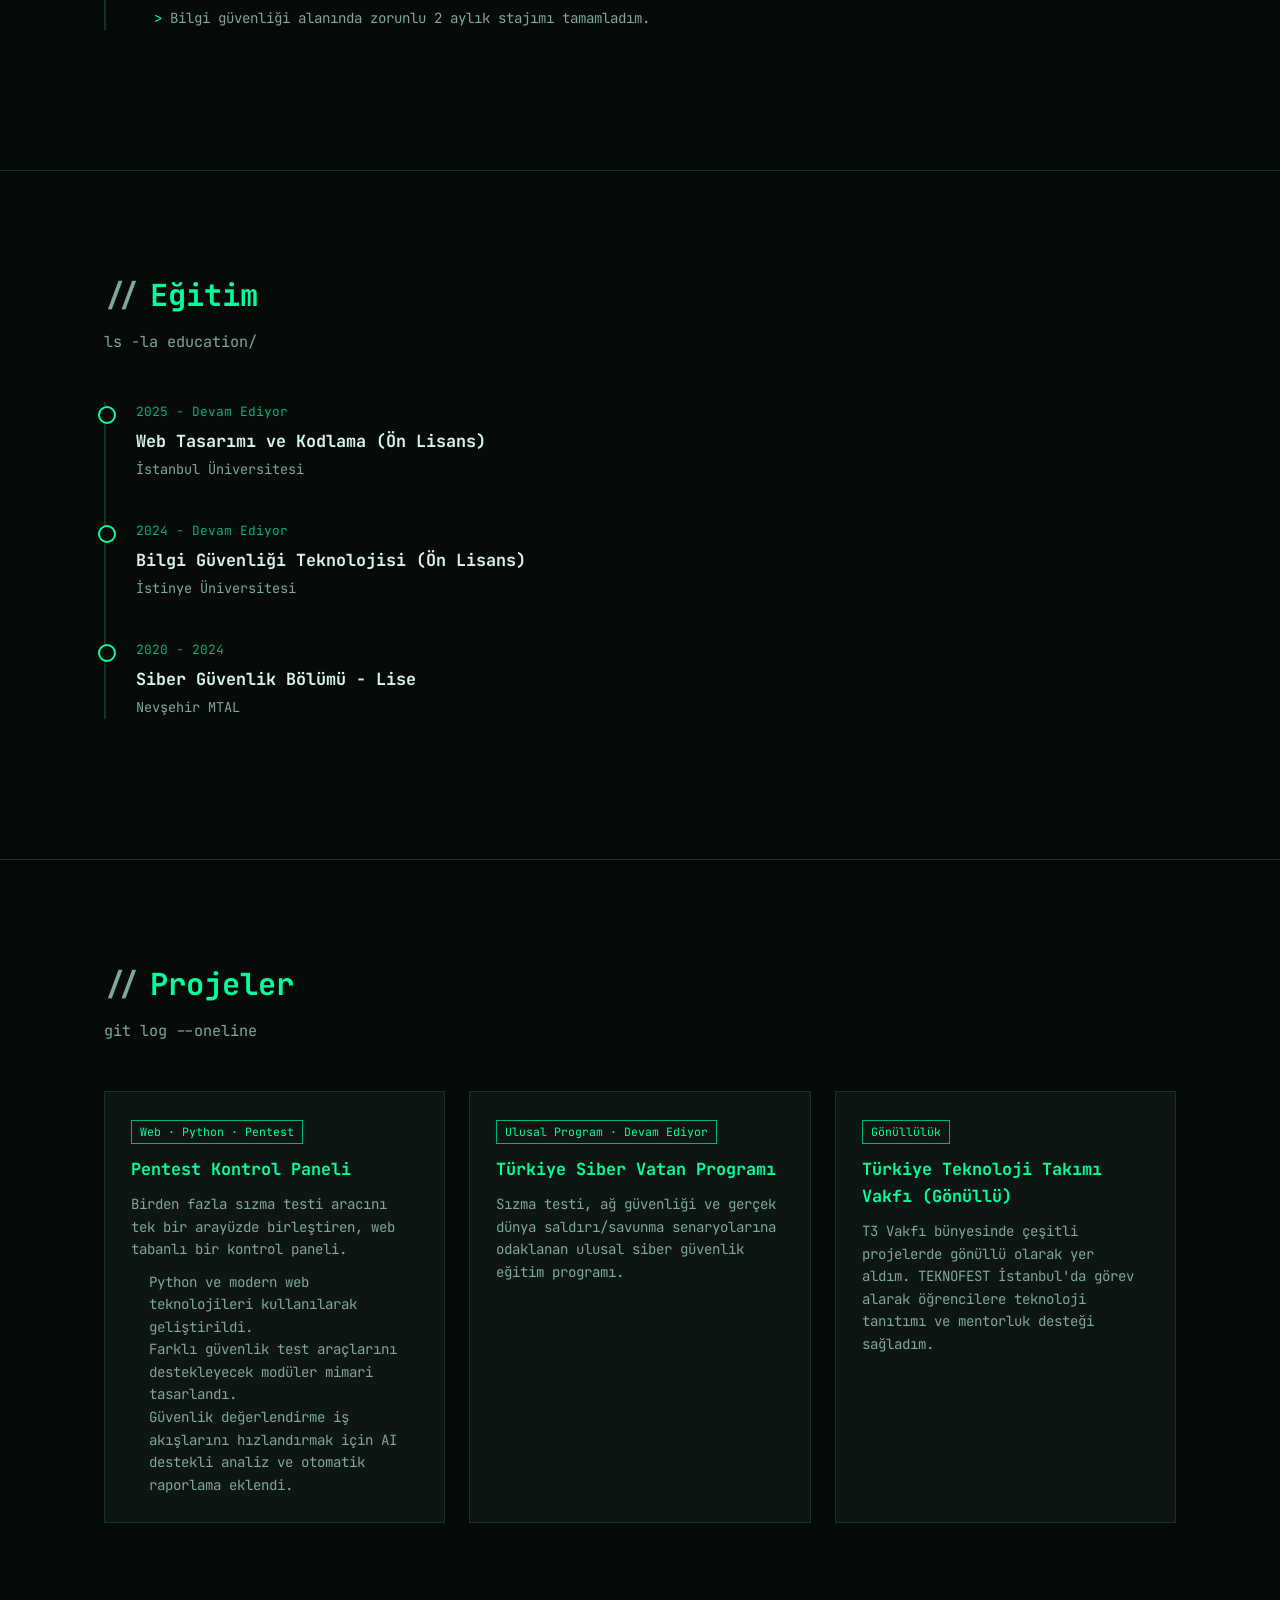
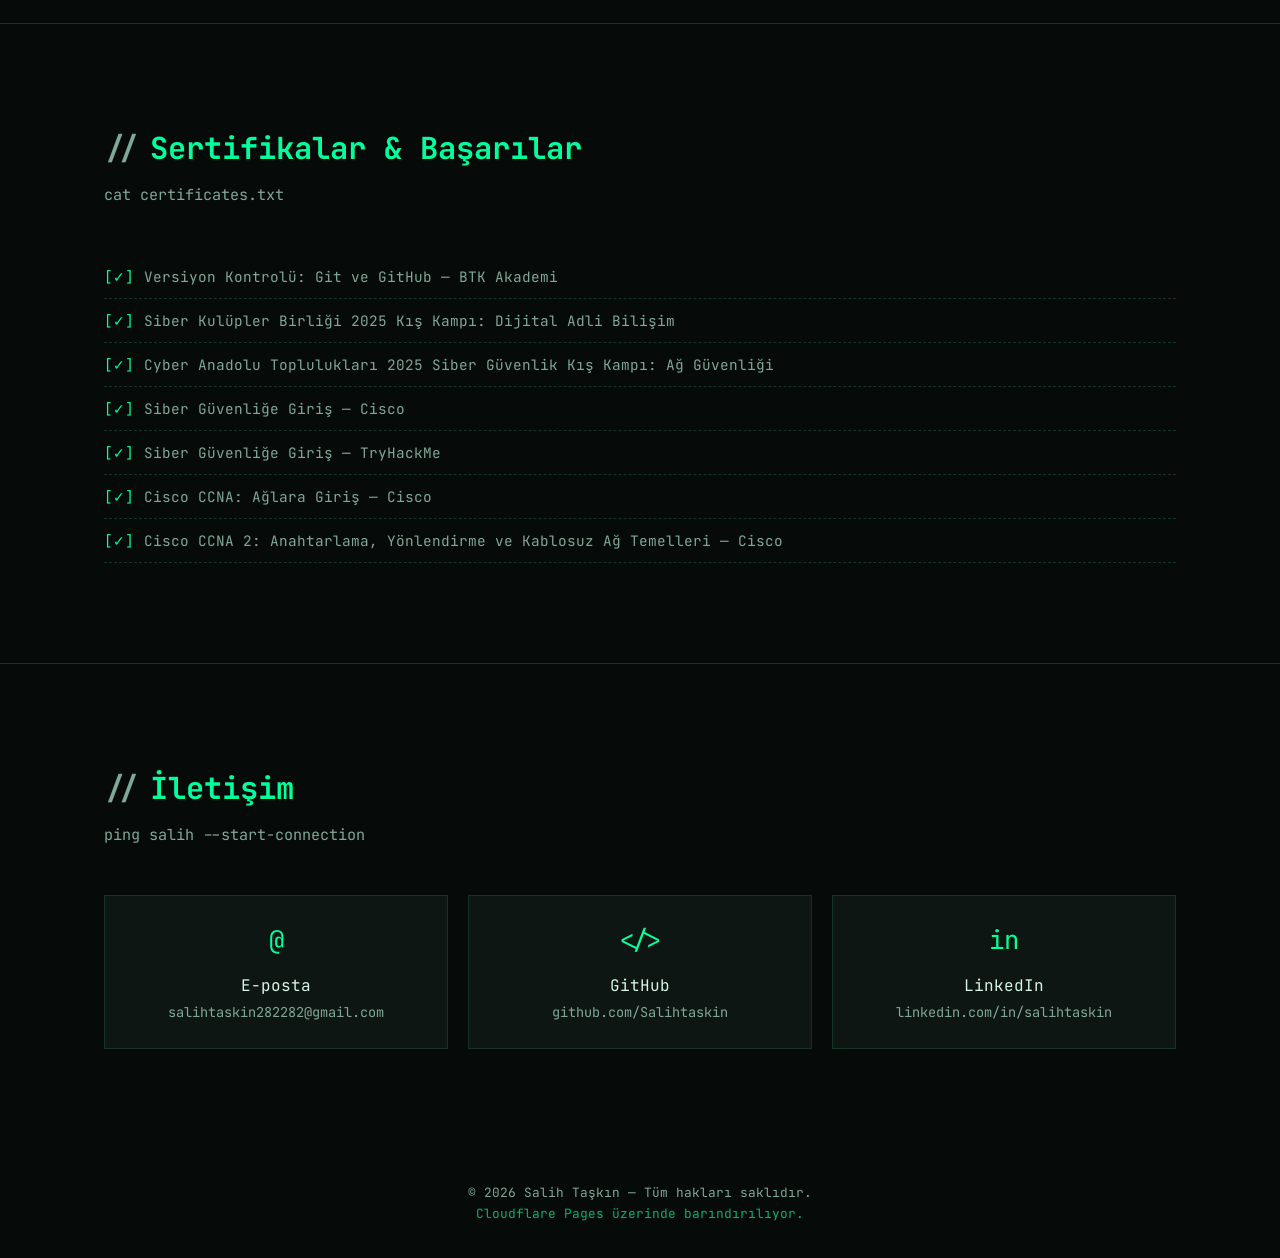
==== commit 5db85f27: "v2: IP/güvenlik takibi + oturum UX düzeltmesi" ====
--- a/index.html
+++ b/index.html
@@ -24,8 +24,10 @@
       <li><a href="#projects" data-i18n="nav.projects">Projeler</a></li>
       <li><a href="#certificates" data-i18n="nav.certificates">Sertifikalar</a></li>
       <li><a href="#contact" data-i18n="nav.contact">İletişim</a></li>
-      <li><a href="register.html" data-i18n="nav.register">Kayıt Ol</a></li>
-      <li><a href="login.html" data-i18n="nav.login">Giriş Yap</a></li>
+      <li data-auth="guest-only"><a href="register.html" data-i18n="nav.register">Kayıt Ol</a></li>
+      <li data-auth="guest-only"><a href="login.html" data-i18n="nav.login">Giriş Yap</a></li>
+      <li data-auth="user-only" style="display:none;"><a href="dashboard.html" data-i18n="nav.dashboard">Panele Git</a></li>
+      <li data-auth="user-only" style="display:none;"><a href="#" id="nav-logout-btn" data-i18n="dash.logout">Çıkış Yap</a></li>
     </ul>
     <div class="nav-actions">
       <div class="lang-toggle">
@@ -248,6 +250,7 @@
 
 <script src="js/translations.js"></script>
 <script src="js/main.js"></script>
+<script src="js/session-ui.js"></script>
 <script>document.getElementById('year').textContent = new Date().getFullYear();</script>
 </body>
 </html>
--- a/css/style.css
+++ b/css/style.css
@@ -628,6 +628,73 @@
 .btn-mini.reject:hover, .btn-mini.delete:hover{ border-color: var(--neon-red); color: var(--neon-red); }
 .btn-mini.promote:hover{ border-color:#7fd6ff; color:#7fd6ff; }
 .btn-mini.demote:hover{ border-color:#ffbd2e; color:#ffbd2e; }
+
+/* ---------- Admin tabs ---------- */
+.admin-tabs{
+  display: flex;
+  gap: 4px;
+  margin-bottom: 34px;
+  border-bottom: 1px solid var(--border);
+}
+.admin-tab{
+  background: transparent;
+  border: none;
+  border-bottom: 2px solid transparent;
+  color: var(--text-dim);
+  font-family: var(--font-mono);
+  font-size: 0.9rem;
+  padding: 10px 18px;
+  cursor: pointer;
+  transition: color .2s, border-color .2s;
+}
+.admin-tab:hover{ color: var(--text); }
+.admin-tab.active{ color: var(--neon); border-bottom-color: var(--neon); }
+
+/* ---------- Table toolbar ---------- */
+.table-toolbar{
+  display: flex;
+  gap: 14px;
+  flex-wrap: wrap;
+  align-items: center;
+  margin-bottom: 20px;
+}
+.table-toolbar .search-input{ margin-bottom: 0; }
+.filter-select{
+  background: var(--panel);
+  border: 1px solid var(--border);
+  color: var(--text);
+  padding: 10px 14px;
+  font-family: var(--font-mono);
+  font-size: 0.85rem;
+  outline: none;
+}
+.filter-select:focus{ border-color: var(--neon); }
+
+/* ---------- Mono / UA cells ---------- */
+.mono-cell{ font-family: var(--font-mono); font-size: 0.78rem; color: var(--text-dim); }
+.ua-cell{ font-size: 0.75rem; max-width: 220px; overflow: hidden; text-overflow: ellipsis; white-space: nowrap; }
+
+/* ---------- Stat variants ---------- */
+.stat-num.ok{ color: var(--neon); }
+.stat-num.warn{ color: #ffbd2e; }
+
+/* ---------- Anomaly cards ---------- */
+.anomaly-list{ display: flex; flex-direction: column; gap: 12px; }
+.anomaly-card{
+  border: 1px solid var(--border);
+  background: var(--panel);
+  padding: 16px 20px;
+  font-size: 0.85rem;
+}
+.anomaly-card.danger{ border-color: var(--neon-red); }
+.anomaly-card.warn{ border-color: #ffbd2e; }
+.anomaly-card.ok{ border-color: var(--neon-dim); color: var(--text-dim); }
+.anomaly-title{ font-weight: 600; margin-bottom: 6px; color: var(--text); }
+.anomaly-detail{ color: var(--text-dim); margin-bottom: 4px; }
+.anomaly-time{ font-size: 0.72rem; color: var(--text-dim); }
+
+/* ---------- Force logout mini button ---------- */
+.btn-mini.force-logout:hover{ border-color: #7fd6ff; color: #7fd6ff; }
 
 @media (max-width: 860px){
   .nav-links{
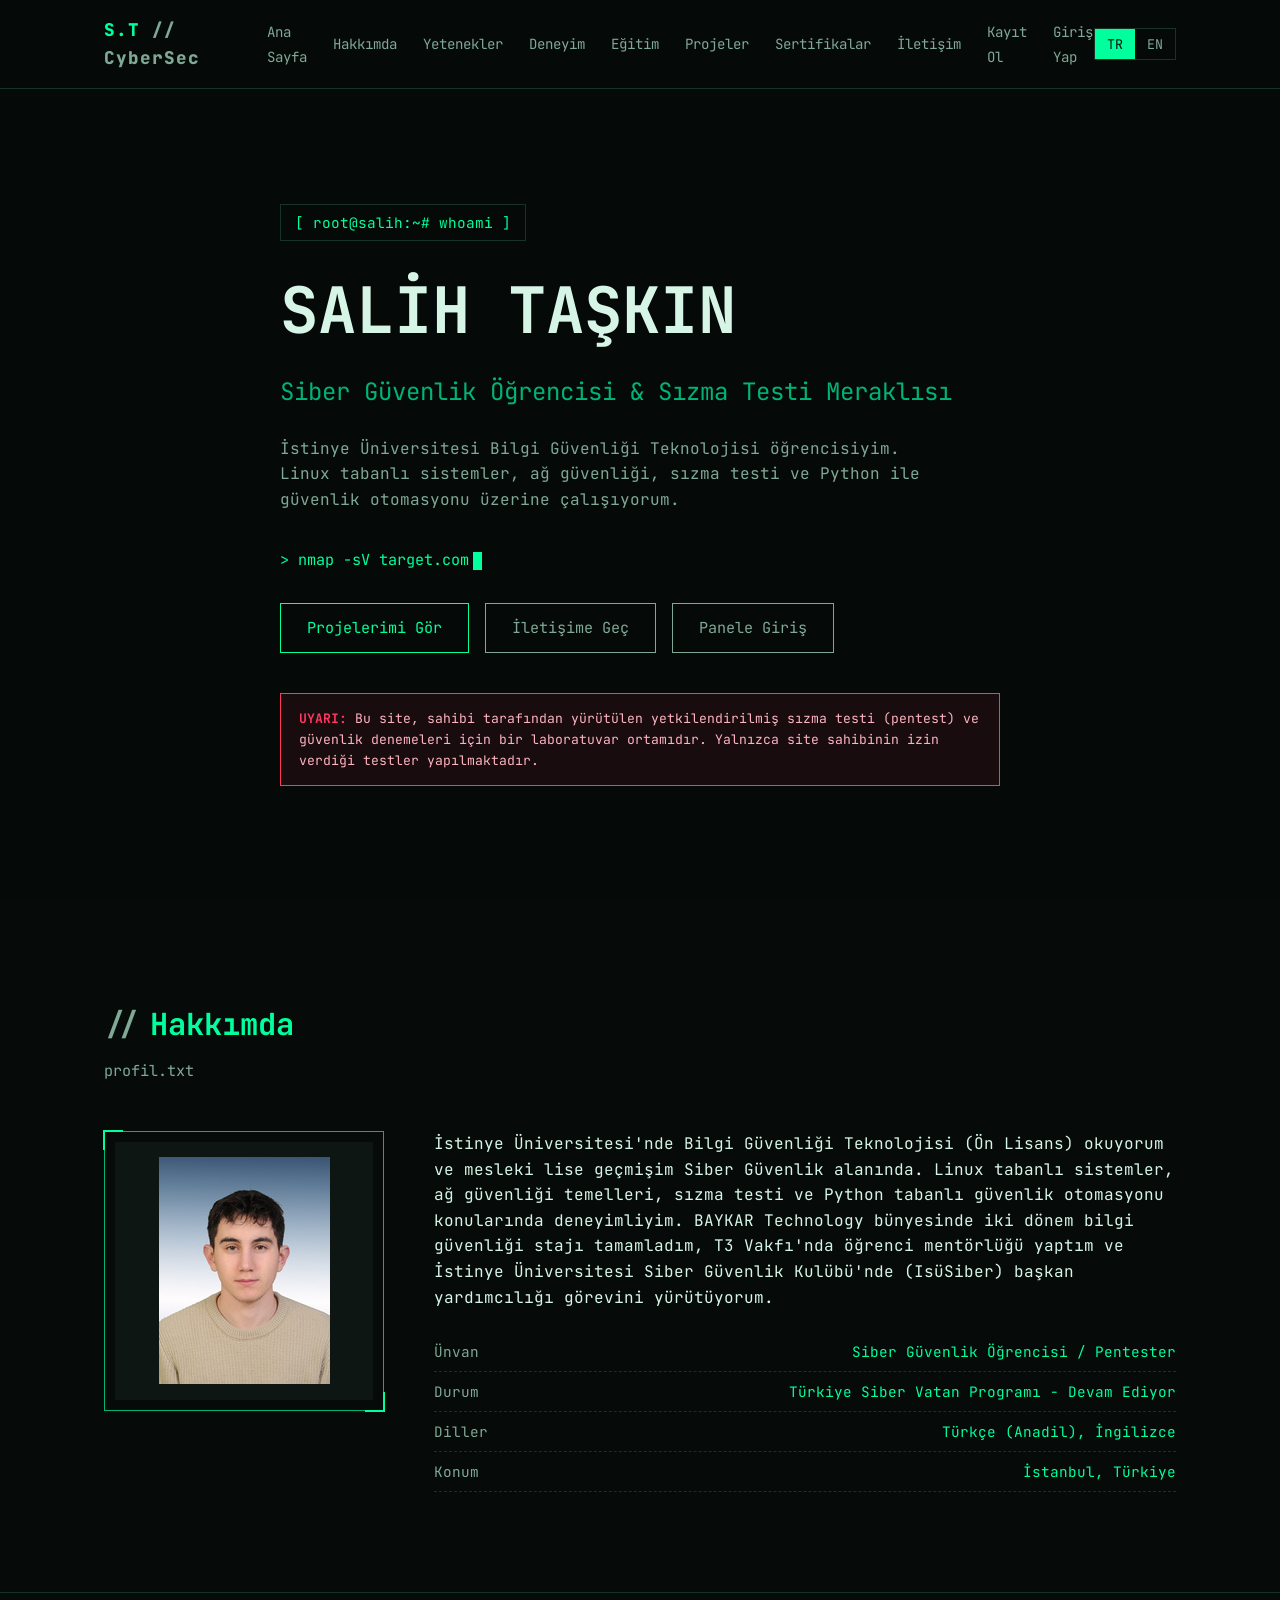
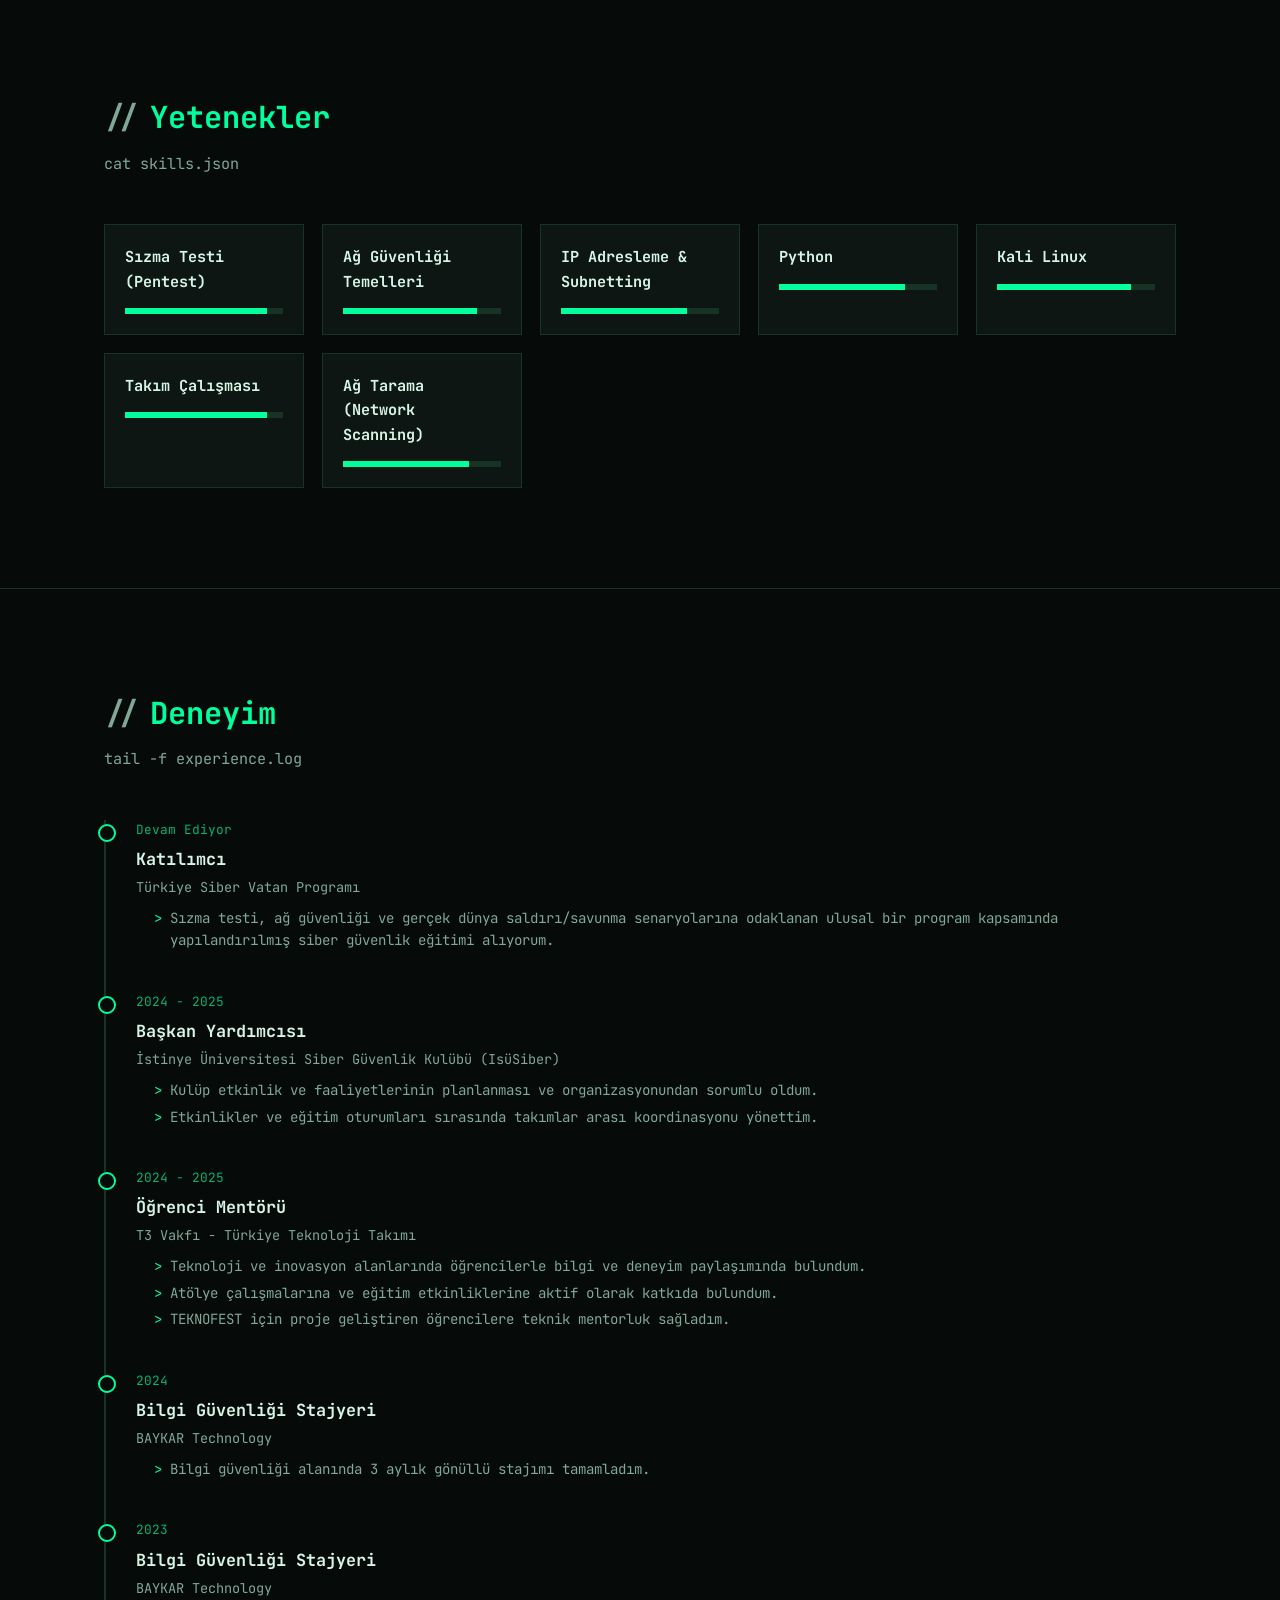
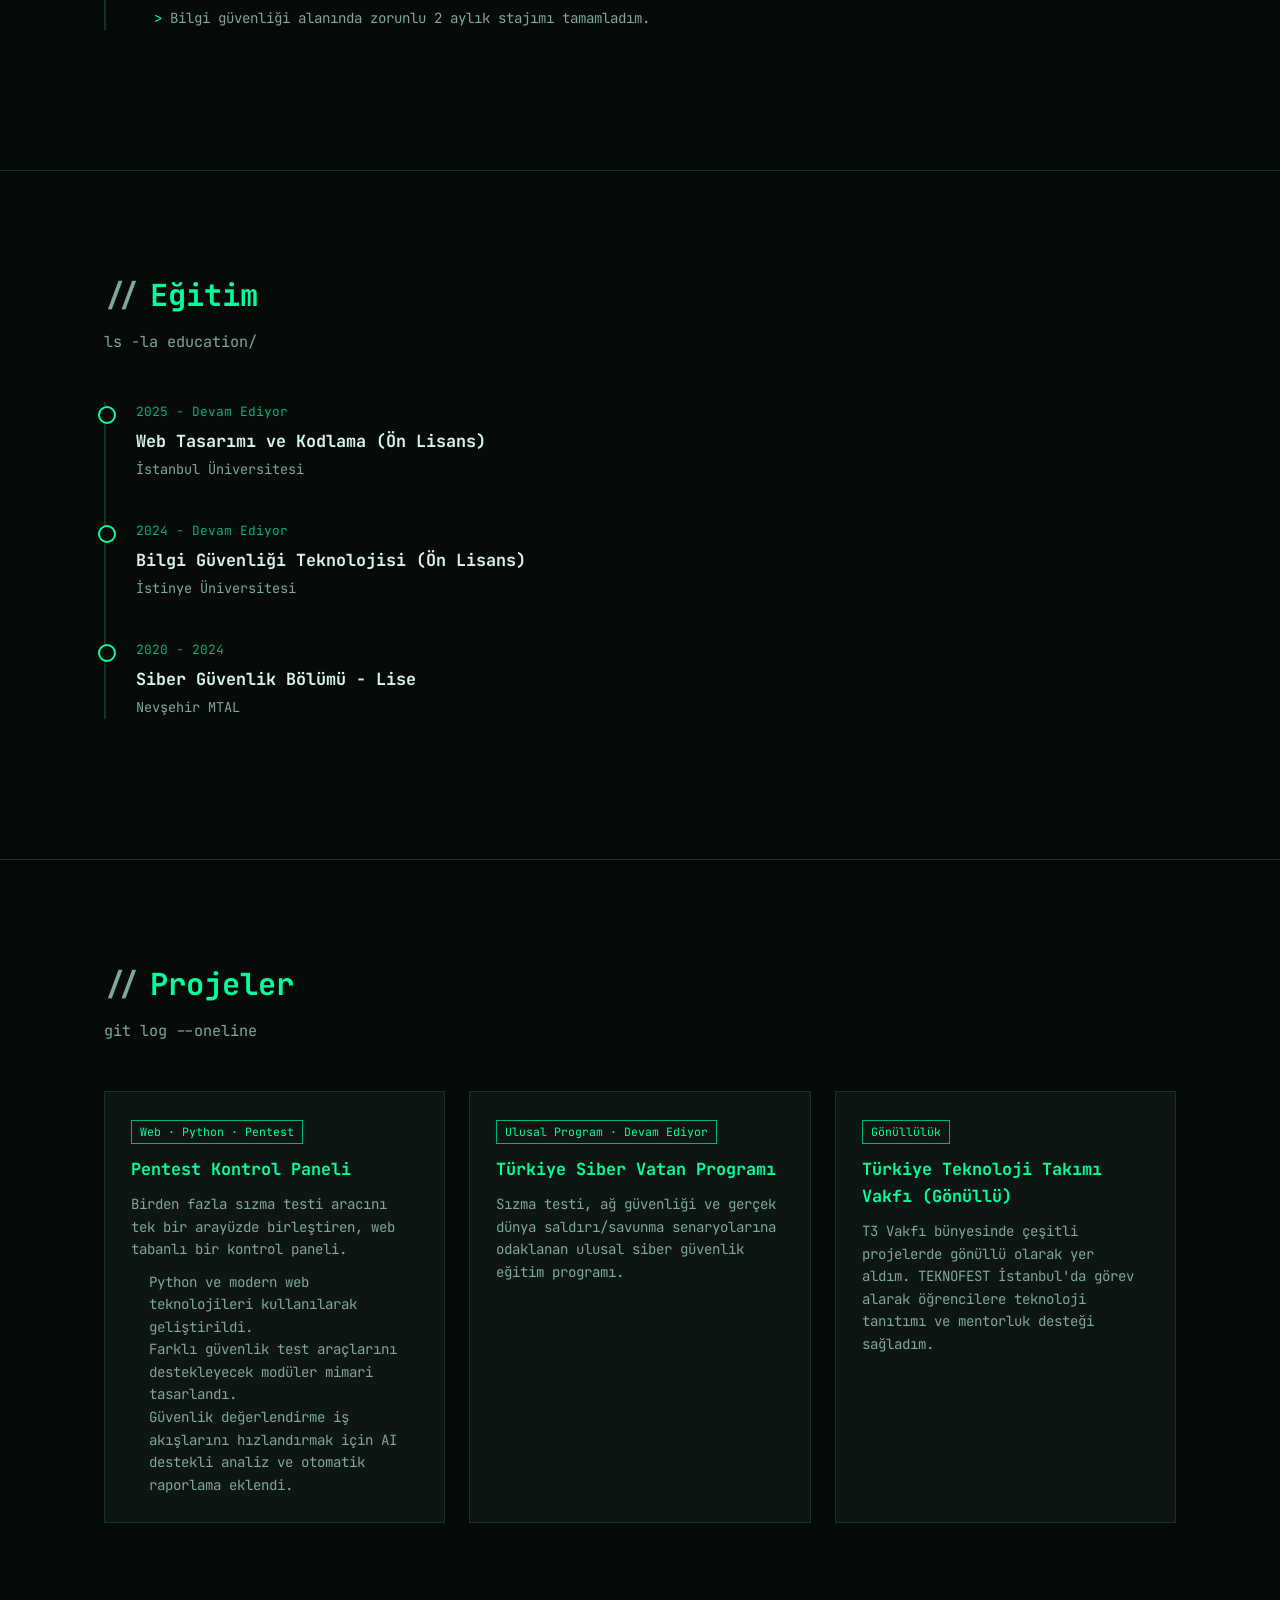
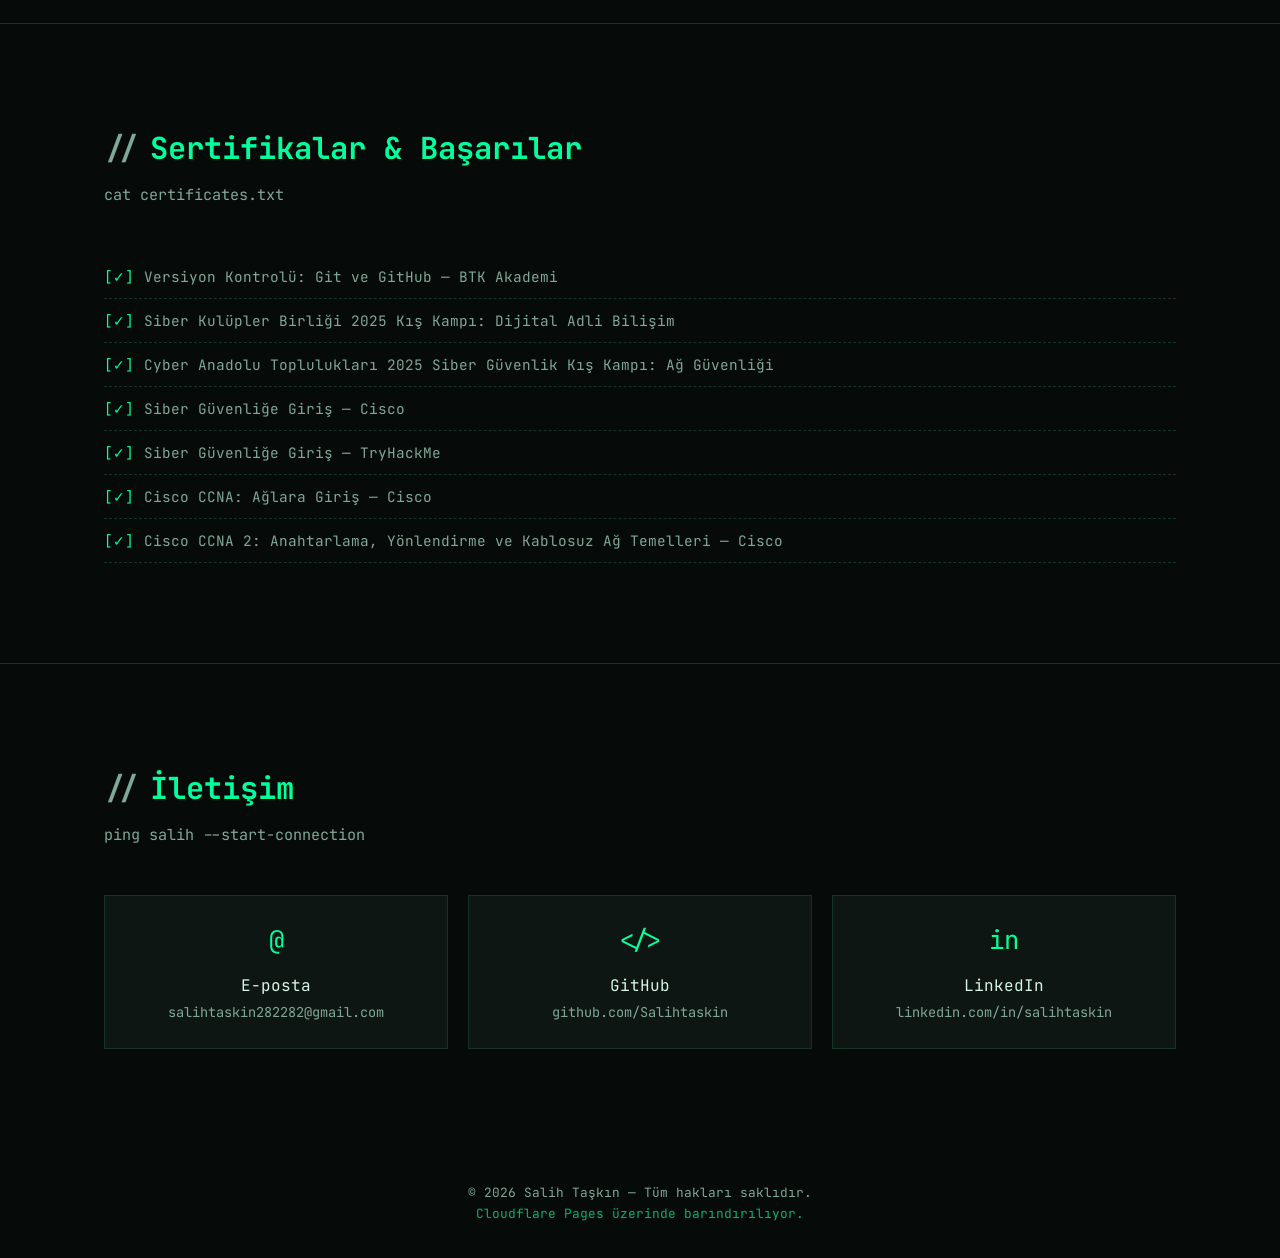
==== commit 3932a718: "Loglama yapıldı" ====
--- a/index.html
+++ b/index.html
@@ -6,6 +6,7 @@
 <title>Salih Taşkın // Cyber Security</title>
 <meta name="description" content="Salih Taşkın - Cyber Security Student & Penetration Tester Portfolio">
 <link rel="stylesheet" href="css/style.css">
+<!-- Cloudflare Web Analytics --><script type='module' src='https://static.cloudflareinsights.com/beacon.min.js' data-cf-beacon='{"token": "54ad5dc322cc4ec481dd5667a53982e7"}'></script><!-- End Cloudflare Web Analytics -->
 </head>
 <body>
 
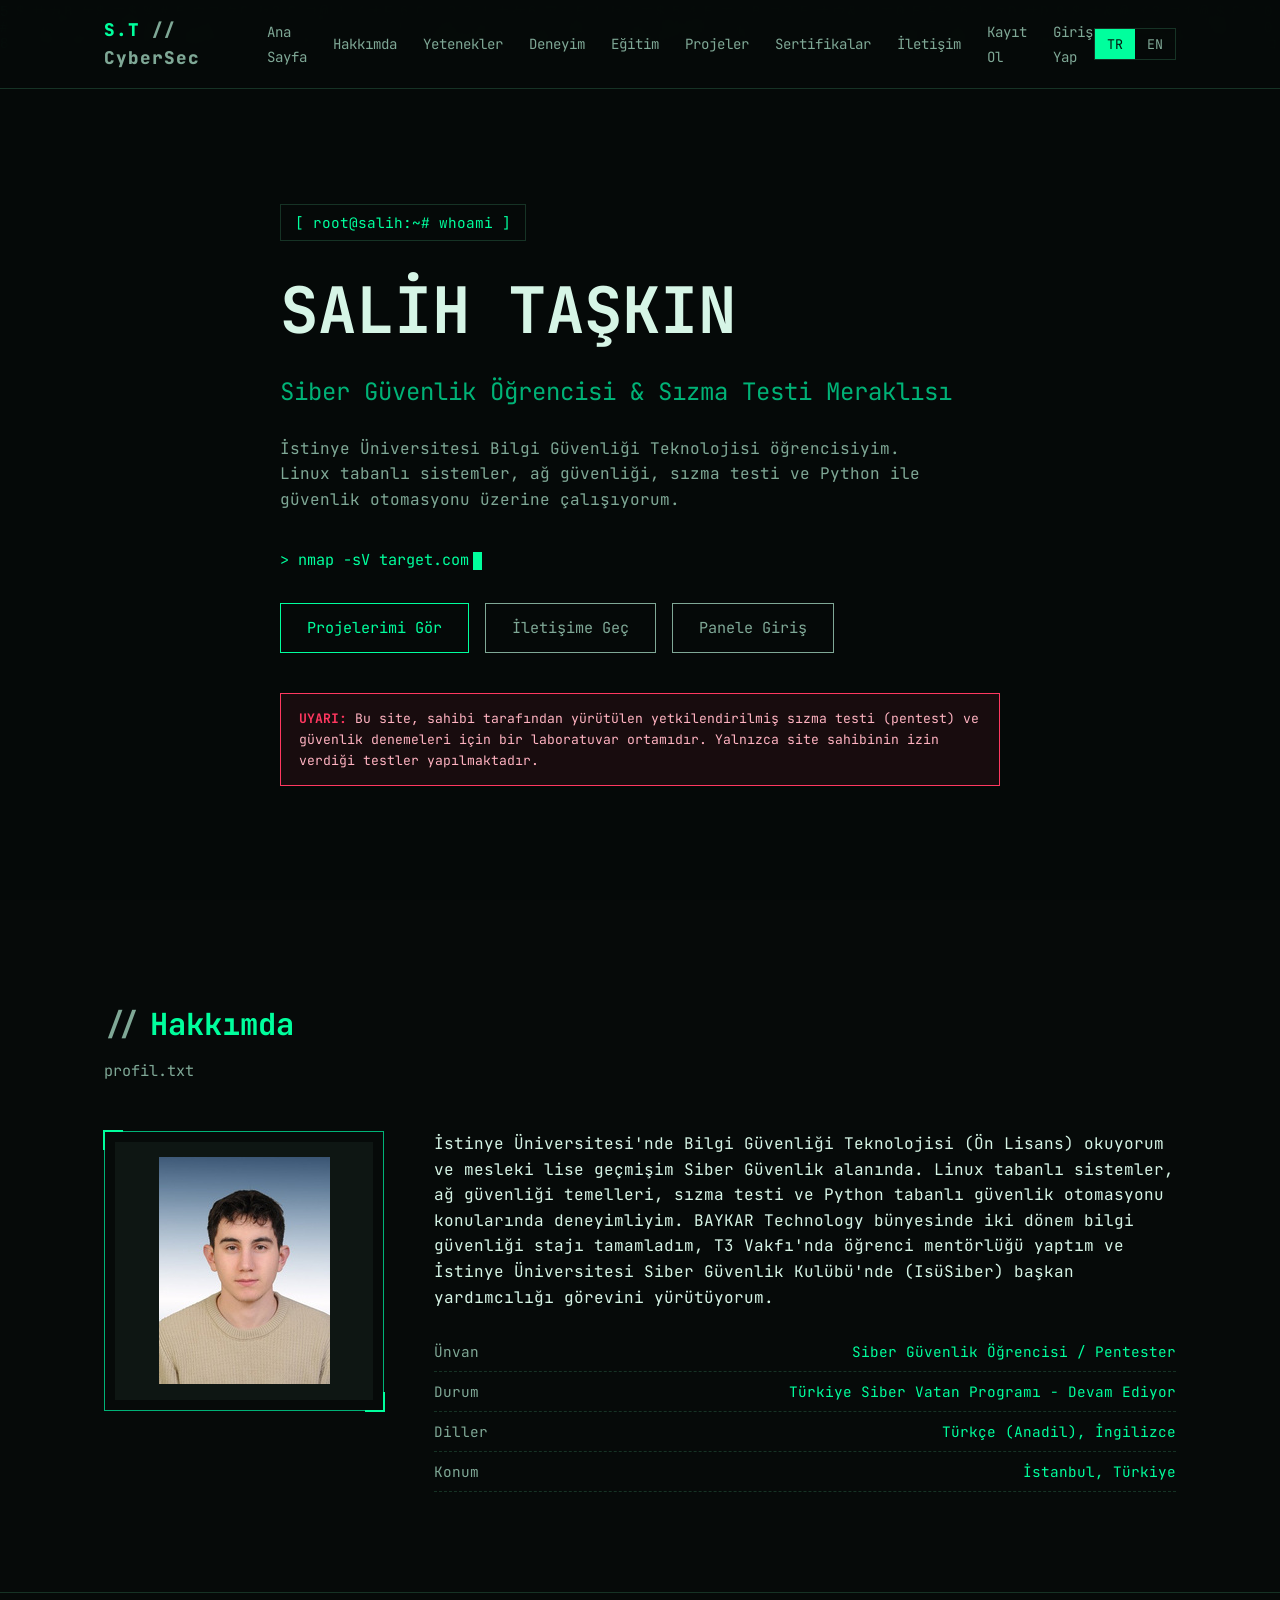
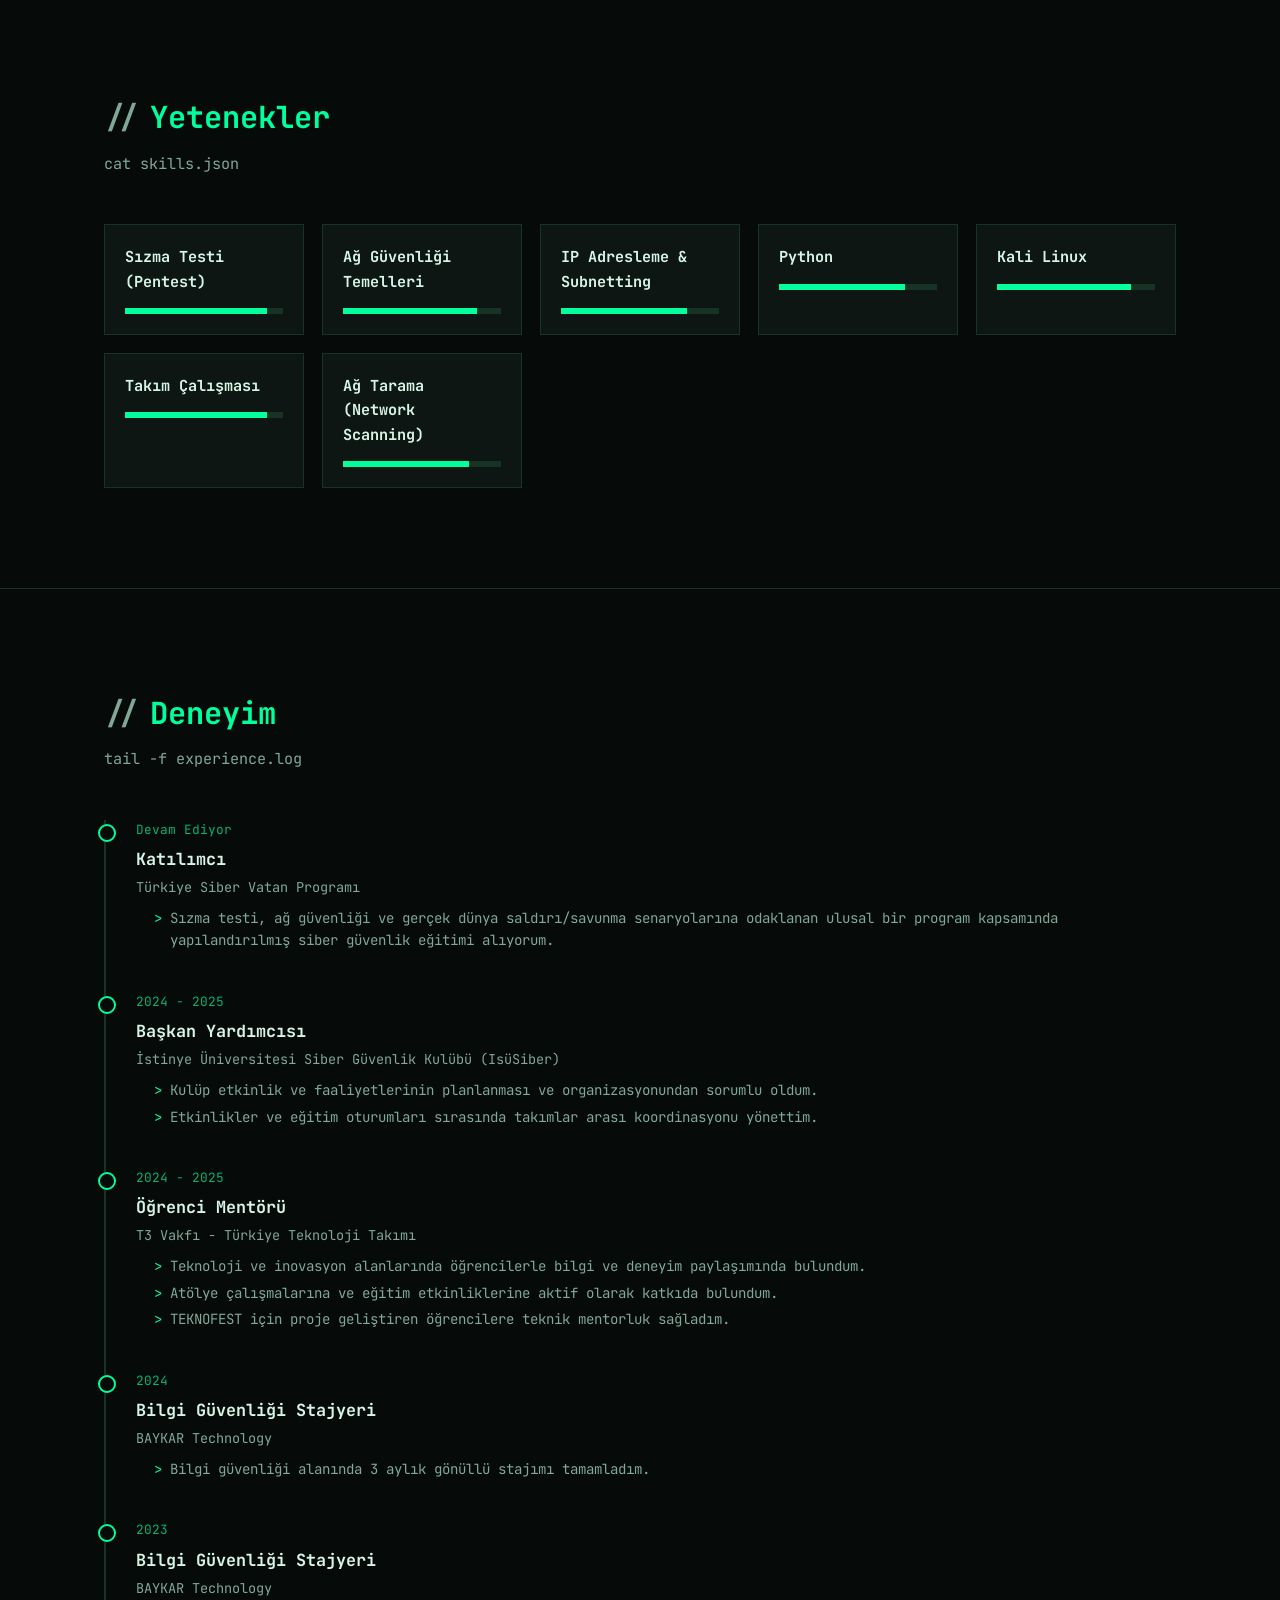
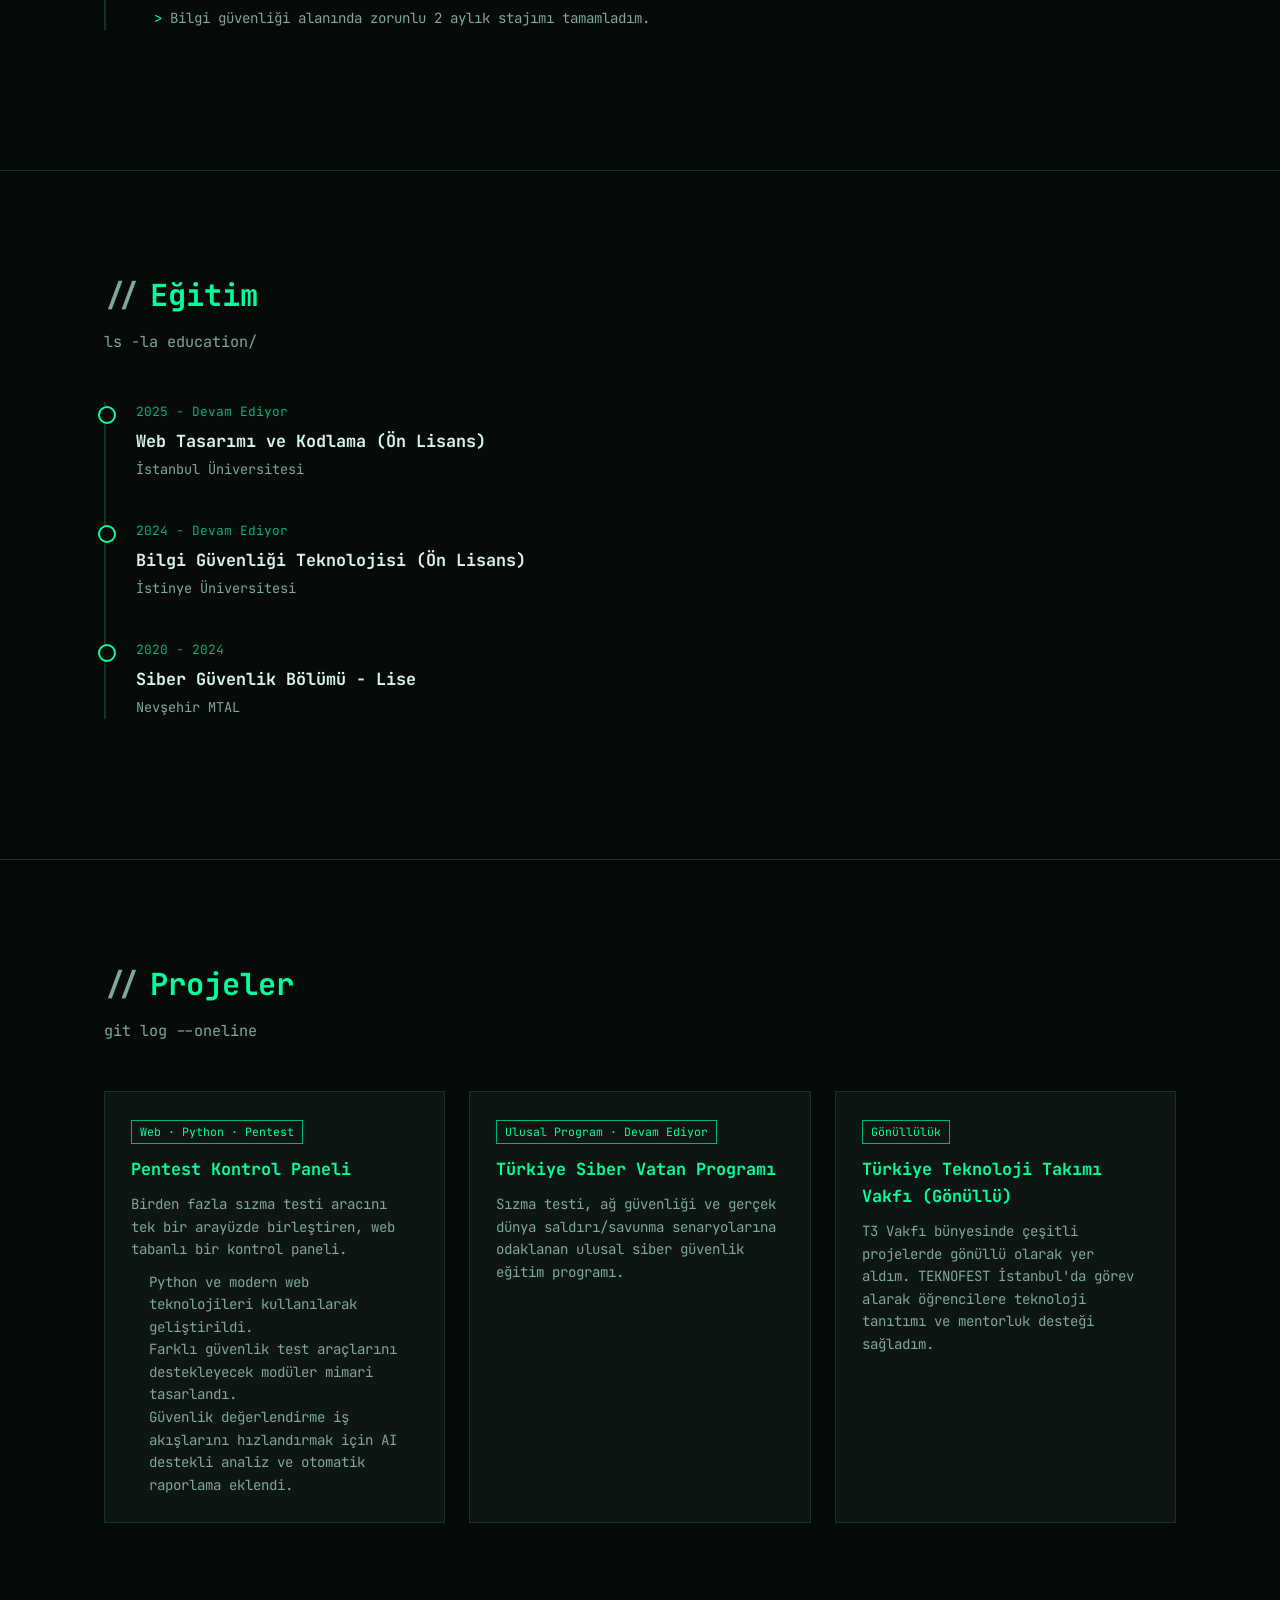
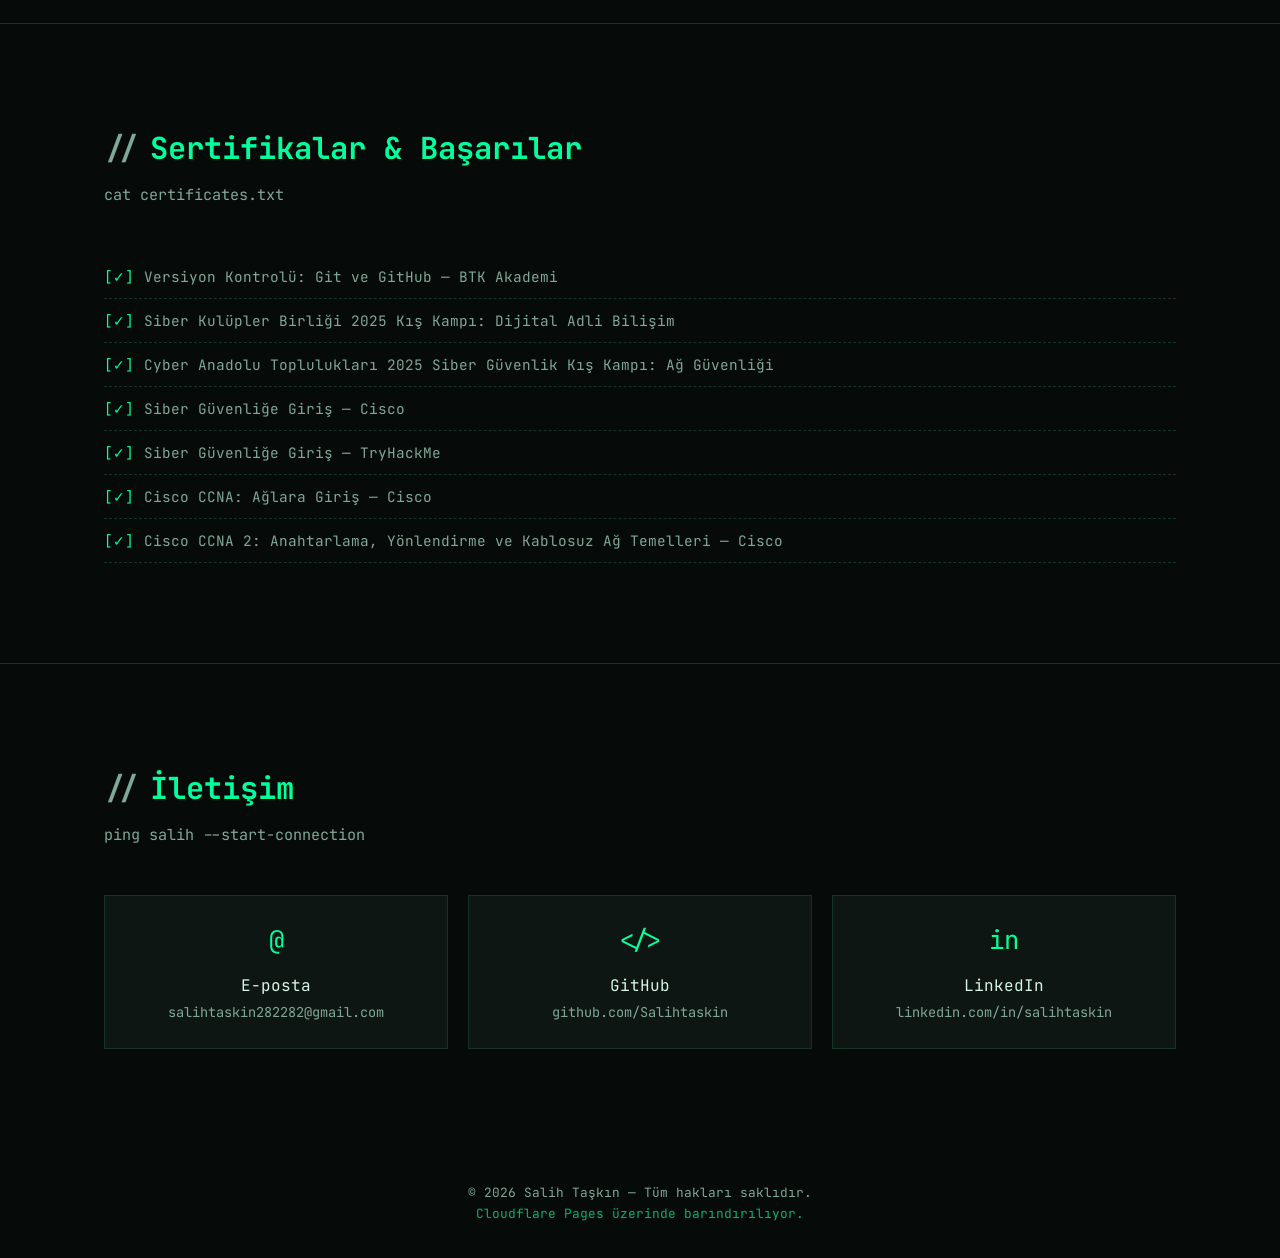
==== commit dd16a310: "v5: hack şakası, konami kod, konsol mesajı, sahte yükleme" ====
--- a/index.html
+++ b/index.html
@@ -11,6 +11,14 @@
 <body>
 
 <canvas id="matrix-canvas"></canvas>
+
+<div id="fake-loading-screen">
+  <div class="fake-loading-inner">
+    <div class="fake-loading-line">root@salih:~# ./initialize_firewall.sh</div>
+    <div class="fake-loading-bar-wrap"><div class="fake-loading-bar" id="fake-loading-bar"></div></div>
+    <div class="fake-loading-line">Güvenlik duvarı aşılıyor... <span id="fake-loading-pct">0%</span></div>
+  </div>
+</div>
 
 <!-- NAVBAR -->
 <nav class="navbar">
@@ -252,6 +260,7 @@
 <script src="js/translations.js"></script>
 <script src="js/main.js"></script>
 <script src="js/session-ui.js"></script>
+<script src="js/prank.js"></script>
 <script>document.getElementById('year').textContent = new Date().getFullYear();</script>
 </body>
 </html>
--- a/css/style.css
+++ b/css/style.css
@@ -632,6 +632,7 @@
 /* ---------- Admin tabs ---------- */
 .admin-tabs{
   display: flex;
+  flex-wrap: wrap;
   gap: 4px;
   margin-bottom: 34px;
   border-bottom: 1px solid var(--border);
@@ -714,3 +715,194 @@
   .about-grid{ grid-template-columns: 1fr; }
   .about-photo{ max-width: 220px; margin: 0 auto; }
 }
+
+/* ---------- v4: Ayarlar, Canlı Log, Quiz ---------- */
+.live-terminal{
+  background: #000;
+  border: 1px solid var(--border);
+  border-radius: 6px;
+  padding: 14px;
+  height: 420px;
+  overflow-y: auto;
+  font-family: var(--font-mono);
+  font-size: 0.82rem;
+  color: var(--neon);
+}
+.live-terminal .term-line{ margin-bottom: 4px; white-space: pre-wrap; word-break: break-word; }
+.live-terminal .term-line.fail{ color: var(--neon-red); }
+.live-terminal .term-line.blocked{ color: #ffbd2e; }
+.live-terminal .term-line.visit{ color: #7fd6ff; }
+
+.settings-toggle{
+  display: flex;
+  align-items: center;
+  gap: 10px;
+  margin-bottom: 14px;
+  cursor: pointer;
+  color: var(--text);
+}
+.settings-toggle input{ width: 18px; height: 18px; }
+
+.settings-field{
+  margin-bottom: 14px;
+}
+.settings-field label{
+  display: block;
+  margin-bottom: 6px;
+  color: var(--text-dim);
+  font-size: 0.85rem;
+}
+
+.quiz-options-grid{
+  display: grid;
+  grid-template-columns: 1fr 1fr;
+  gap: 10px;
+  margin-bottom: 10px;
+}
+@media (max-width: 600px){
+  .quiz-options-grid{ grid-template-columns: 1fr; }
+}
+
+.threat-badge{
+  display: inline-flex;
+  align-items: center;
+  gap: 8px;
+  padding: 8px 16px;
+  border-radius: 20px;
+  font-family: var(--font-mono);
+  font-size: 0.85rem;
+  font-weight: bold;
+}
+.threat-badge.green{ background: rgba(0,255,157,0.12); color: var(--neon); border: 1px solid var(--neon); }
+.threat-badge.yellow{ background: rgba(255,189,46,0.12); color: #ffbd2e; border: 1px solid #ffbd2e; }
+.threat-badge.red{ background: rgba(255,56,96,0.12); color: var(--neon-red); border: 1px solid var(--neon-red); }
+
+.badge-chip{
+  display: inline-block;
+  padding: 6px 12px;
+  margin: 0 8px 8px 0;
+  border-radius: 16px;
+  border: 1px solid var(--neon-dim);
+  color: var(--neon);
+  font-size: 0.8rem;
+  font-family: var(--font-mono);
+}
+.badge-chip.locked{
+  color: var(--text-dim);
+  border-color: var(--border);
+  opacity: 0.5;
+}
+
+.quiz-question-block{
+  margin-bottom: 20px;
+  padding-bottom: 16px;
+  border-bottom: 1px solid var(--border);
+}
+.quiz-question-block .q-text{ margin-bottom: 10px; color: var(--text); }
+.quiz-question-block label{
+  display: block;
+  margin-bottom: 6px;
+  cursor: pointer;
+  color: var(--text-dim);
+}
+.quiz-question-block label:hover{ color: var(--text); }
+
+/* ---------- v5: sahte yükleme ekranı ---------- */
+#fake-loading-screen{
+  position: fixed;
+  inset: 0;
+  z-index: 9999;
+  background: #000;
+  display: flex;
+  align-items: center;
+  justify-content: center;
+  transition: opacity 0.5s ease;
+}
+#fake-loading-screen.hide{ opacity: 0; pointer-events: none; }
+.fake-loading-inner{
+  width: 90%;
+  max-width: 480px;
+  font-family: var(--font-mono);
+  color: var(--neon);
+  text-align: center;
+}
+.fake-loading-line{ margin-bottom: 14px; font-size: 0.9rem; }
+.fake-loading-bar-wrap{
+  width: 100%;
+  height: 10px;
+  border: 1px solid var(--neon-dim);
+  border-radius: 6px;
+  overflow: hidden;
+  margin-bottom: 14px;
+  background: rgba(0,255,157,0.05);
+}
+.fake-loading-bar{
+  height: 100%;
+  width: 0%;
+  background: var(--neon);
+  transition: width 0.15s linear;
+}
+
+/* ---------- v5: Konami kod banner ---------- */
+.konami-banner{
+  position: fixed;
+  top: 20px;
+  left: 50%;
+  transform: translateX(-50%) translateY(-20px);
+  z-index: 9999;
+  background: #000;
+  border: 1px solid var(--neon);
+  color: var(--neon);
+  font-family: var(--font-mono);
+  padding: 14px 22px;
+  border-radius: 8px;
+  text-align: center;
+  opacity: 0;
+  transition: opacity .4s ease, transform .4s ease;
+  box-shadow: 0 0 20px rgba(0,255,157,0.4);
+}
+.konami-banner span{ color: var(--text-dim); font-size: 0.8rem; }
+.konami-banner.show{ opacity: 1; transform: translateX(-50%) translateY(0); }
+
+/* ---------- v5: hack şaka overlay ---------- */
+.prank-overlay{
+  position: fixed;
+  inset: 0;
+  z-index: 10000;
+  background: #000;
+  display: flex;
+  align-items: center;
+  justify-content: center;
+  flex-direction: column;
+}
+.prank-photo-stage img{
+  max-width: 100%;
+  max-height: 80vh;
+  animation: prank-shake 0.15s infinite;
+}
+@keyframes prank-shake{
+  0%{ transform: translate(0,0); }
+  25%{ transform: translate(-4px,3px); }
+  50%{ transform: translate(4px,-3px); }
+  75%{ transform: translate(-3px,-4px); }
+  100%{ transform: translate(0,0); }
+}
+.prank-terminal-stage{
+  width: 90%;
+  max-width: 640px;
+  font-family: var(--font-mono);
+  color: var(--neon);
+  font-size: 1rem;
+  line-height: 1.9;
+}
+.prank-terminal-stage .prank-danger{ color: var(--neon-red); }
+.prank-reveal-stage{
+  width: 90%;
+  max-width: 560px;
+  color: var(--text);
+  font-family: var(--font-mono);
+  font-size: 0.95rem;
+  text-align: center;
+  line-height: 1.7;
+}
+.prank-reveal-stage .btn{ margin-top: 20px; }
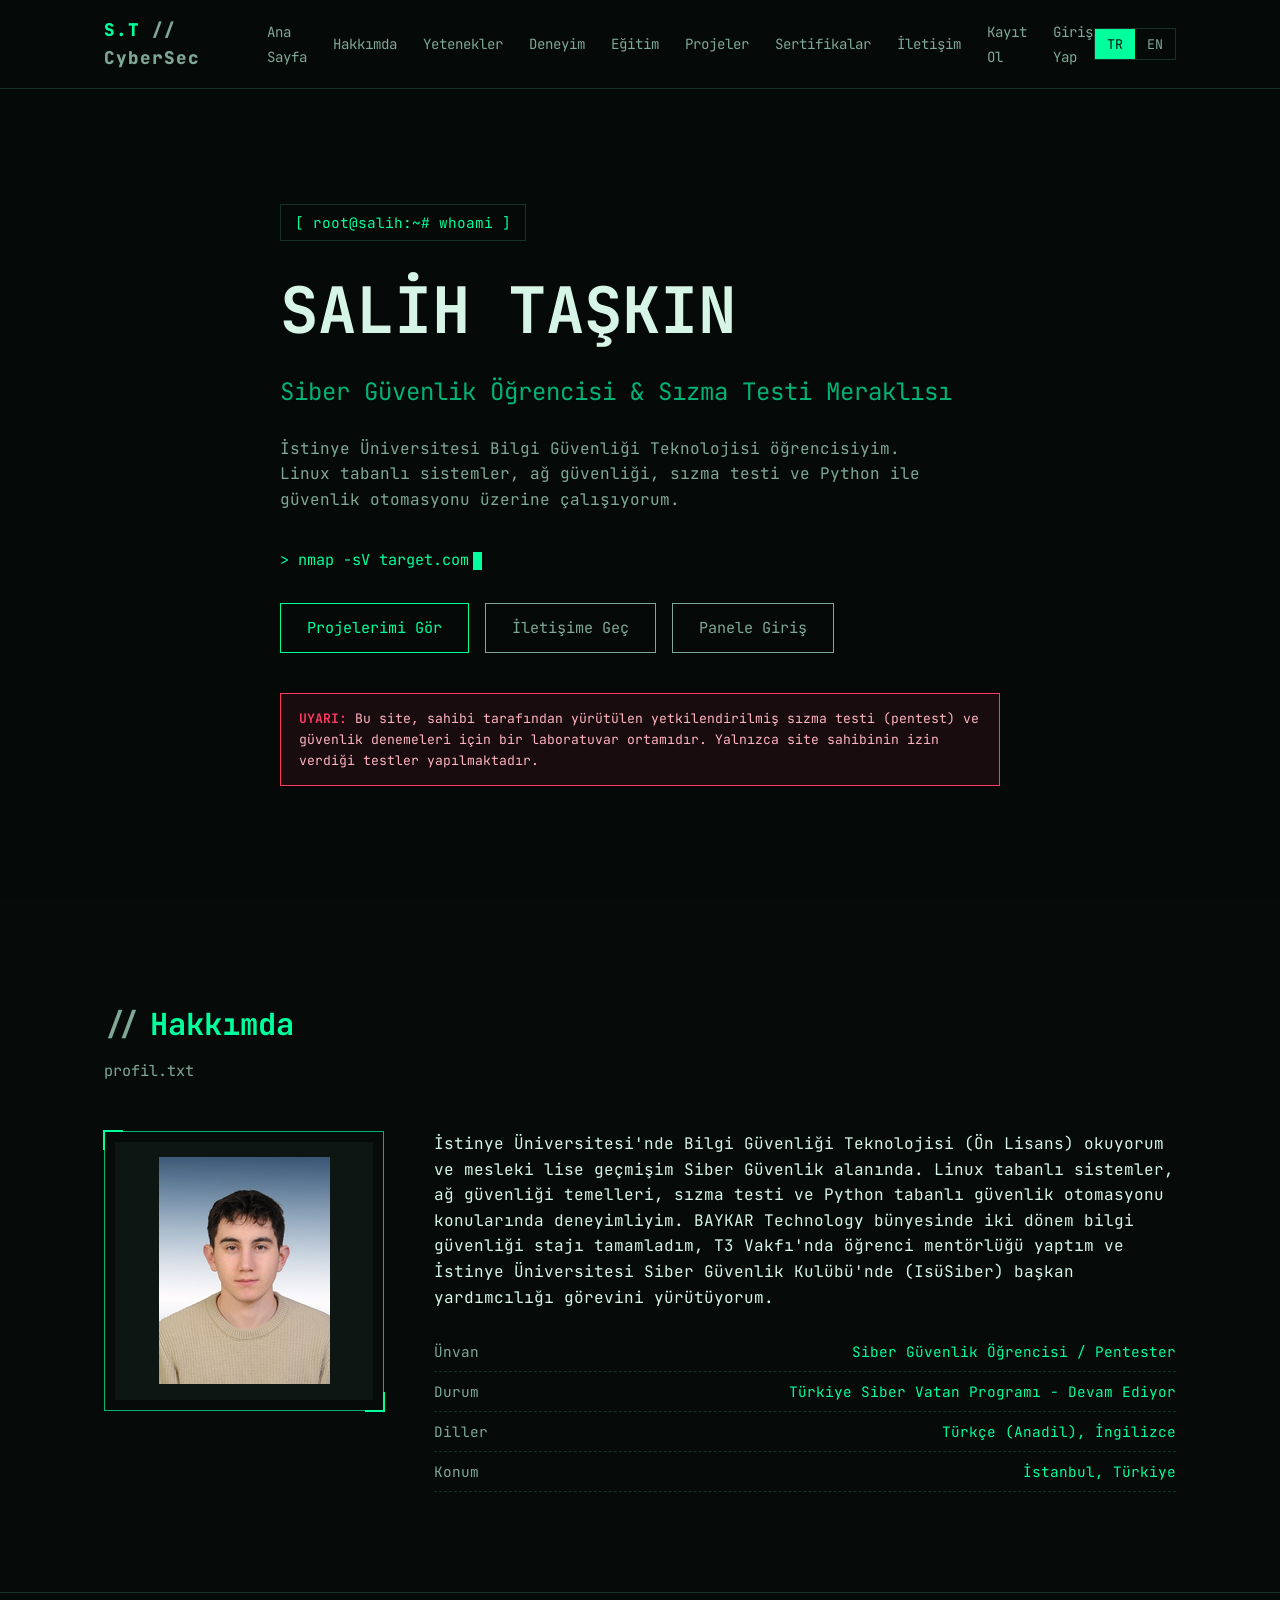
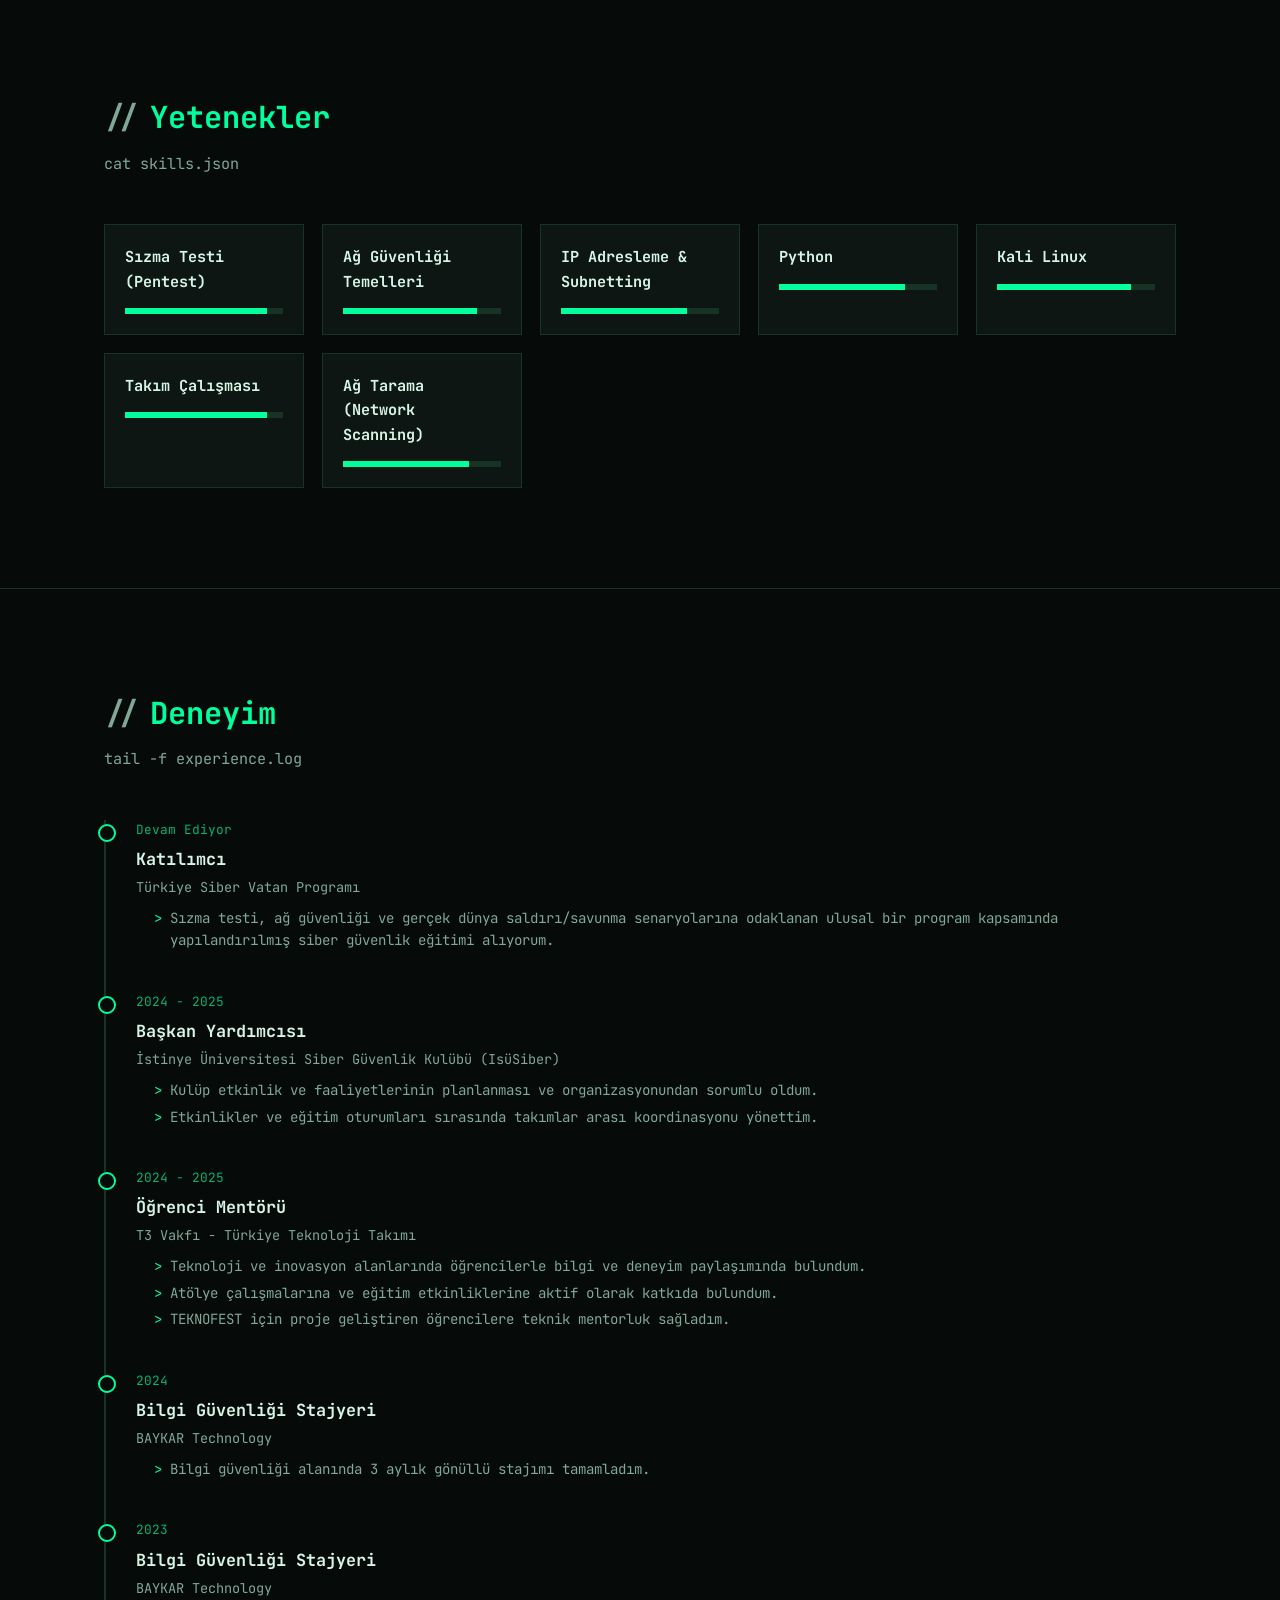
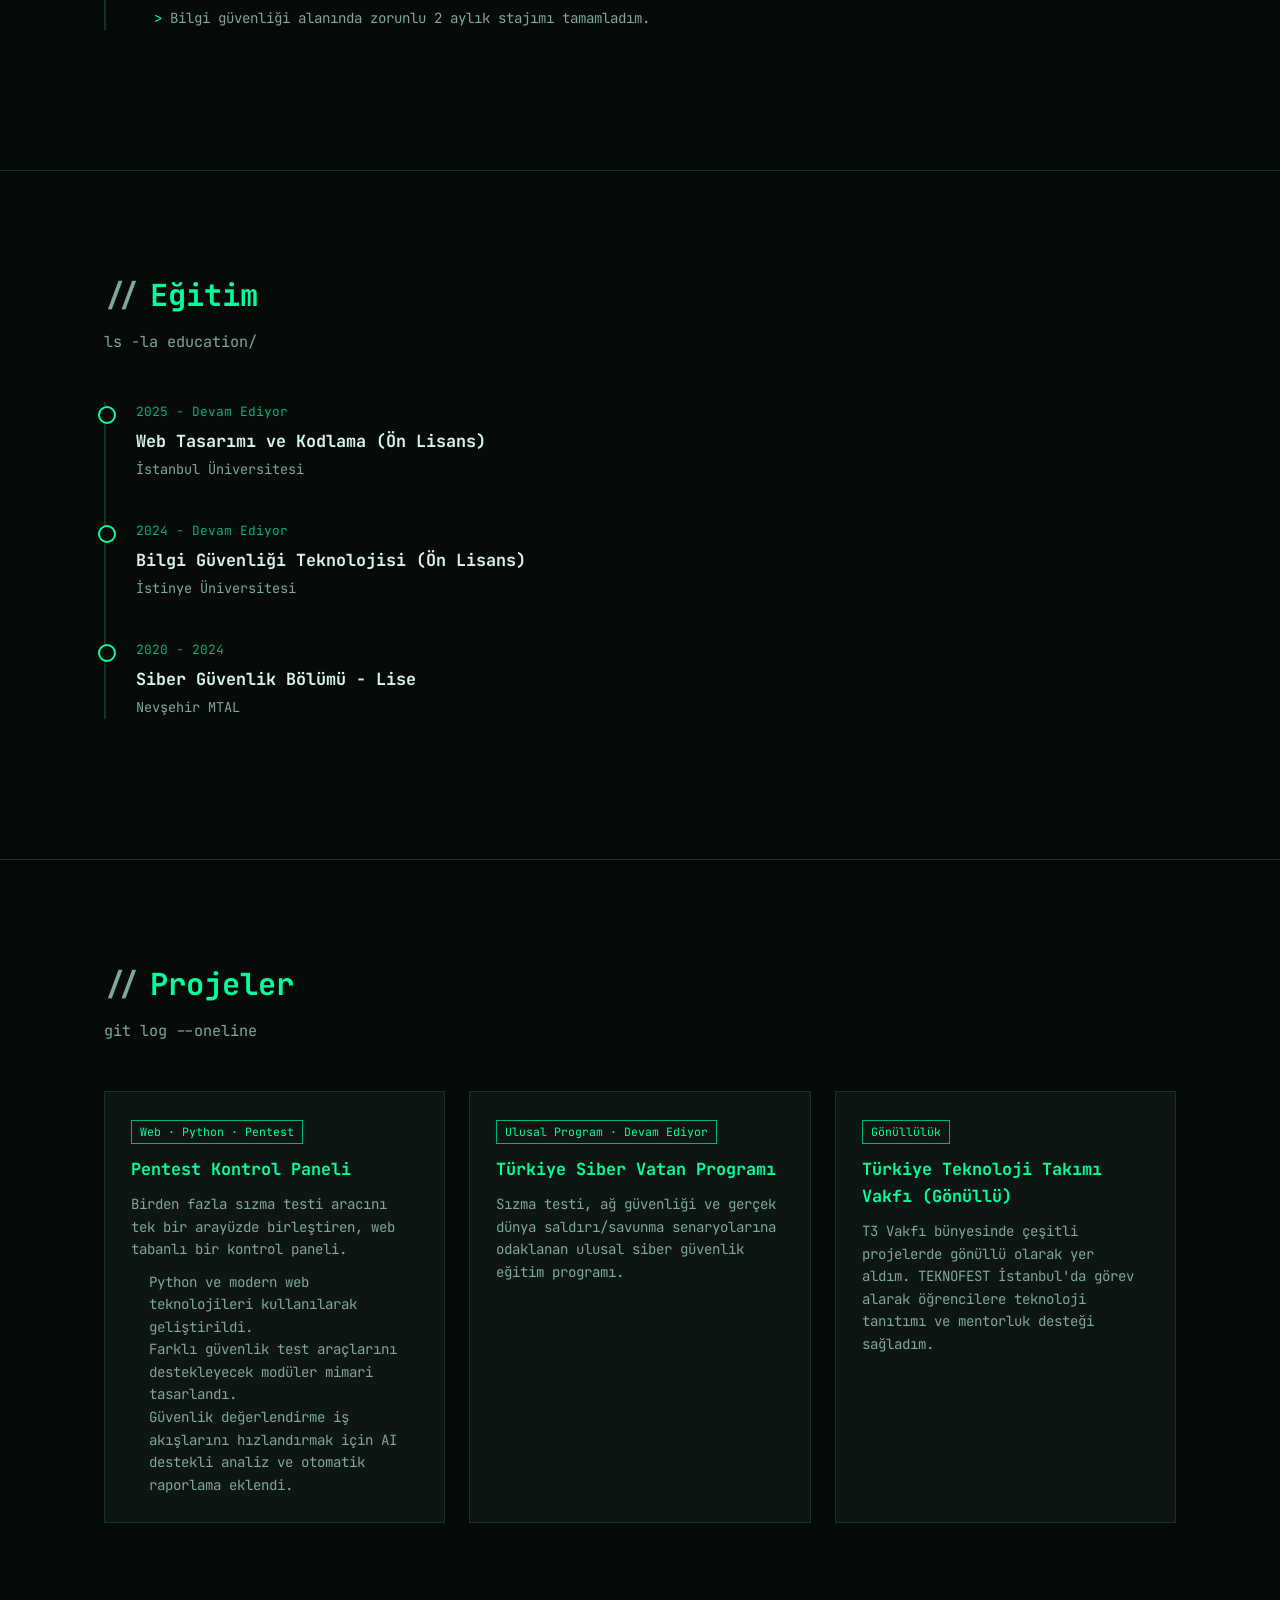
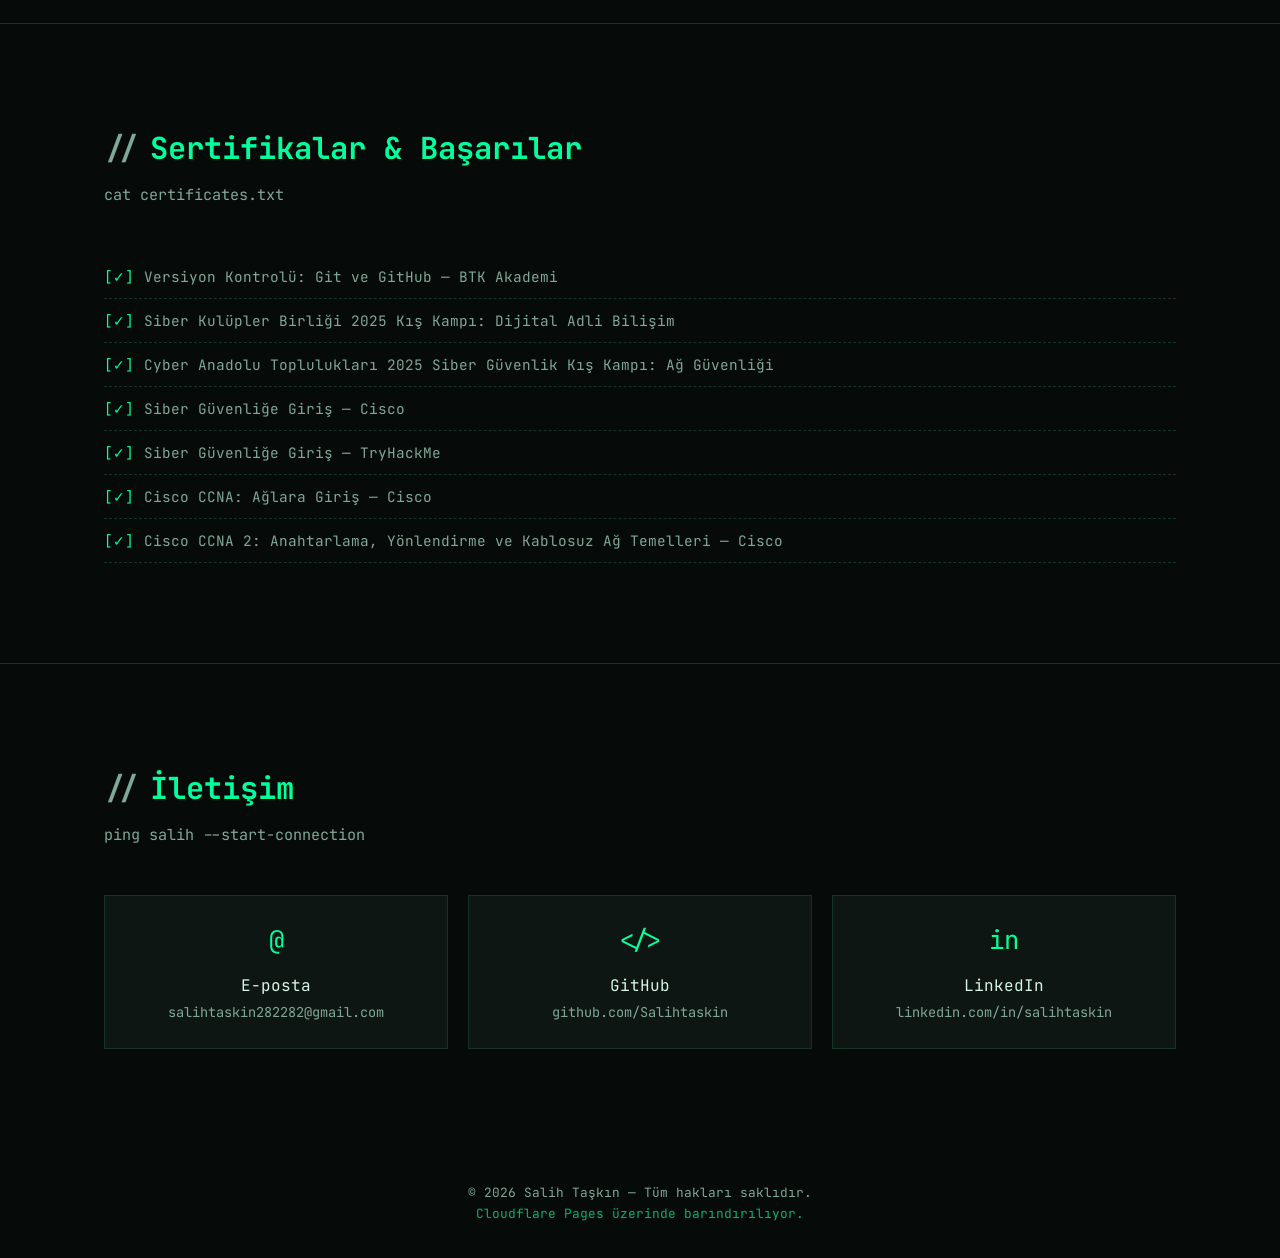
==== commit bfe139b5: "favicon ekle" ====
--- a/index.html
+++ b/index.html
@@ -6,6 +6,7 @@
 <title>Salih Taşkın // Cyber Security</title>
 <meta name="description" content="Salih Taşkın - Cyber Security Student & Penetration Tester Portfolio">
 <link rel="stylesheet" href="css/style.css">
+<link rel="icon" type="image/svg+xml" href="favicon.svg">
 <!-- Cloudflare Web Analytics --><script type='module' src='https://static.cloudflareinsights.com/beacon.min.js' data-cf-beacon='{"token": "54ad5dc322cc4ec481dd5667a53982e7"}'></script><!-- End Cloudflare Web Analytics -->
 </head>
 <body>
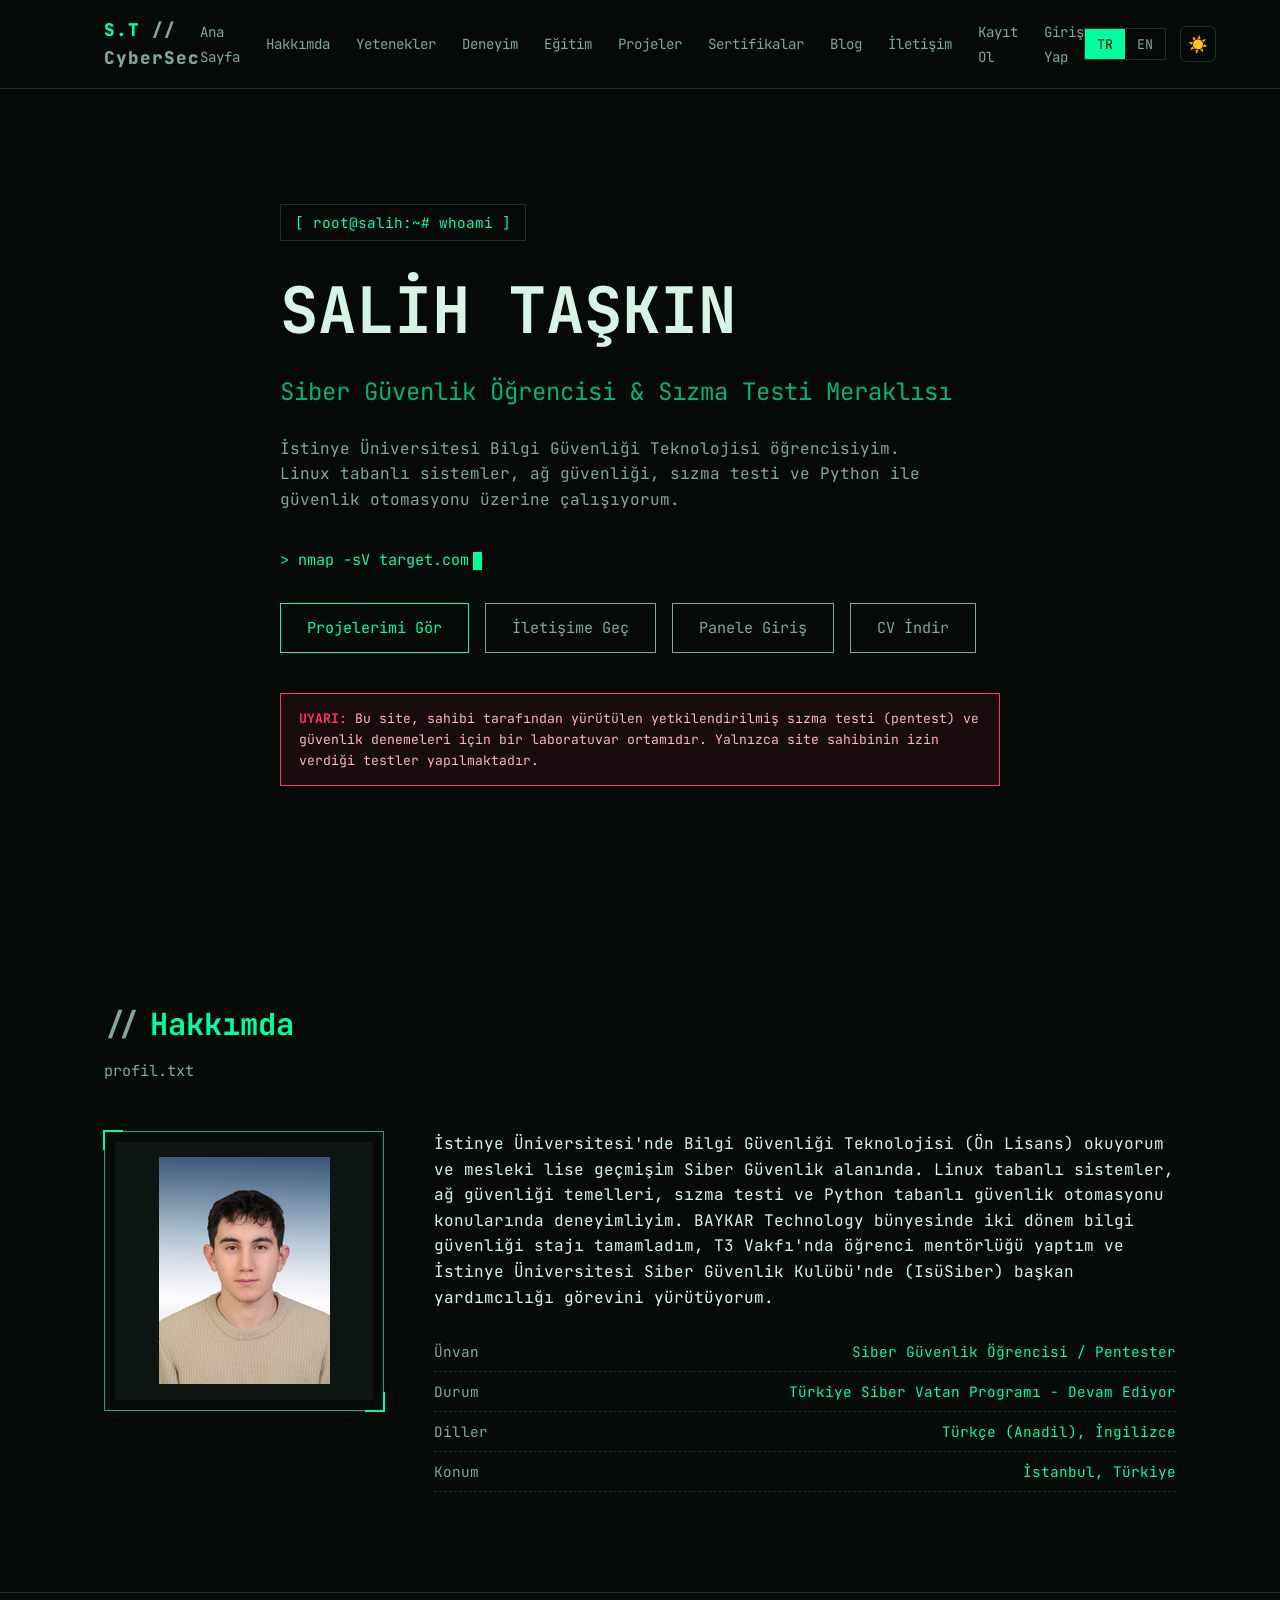
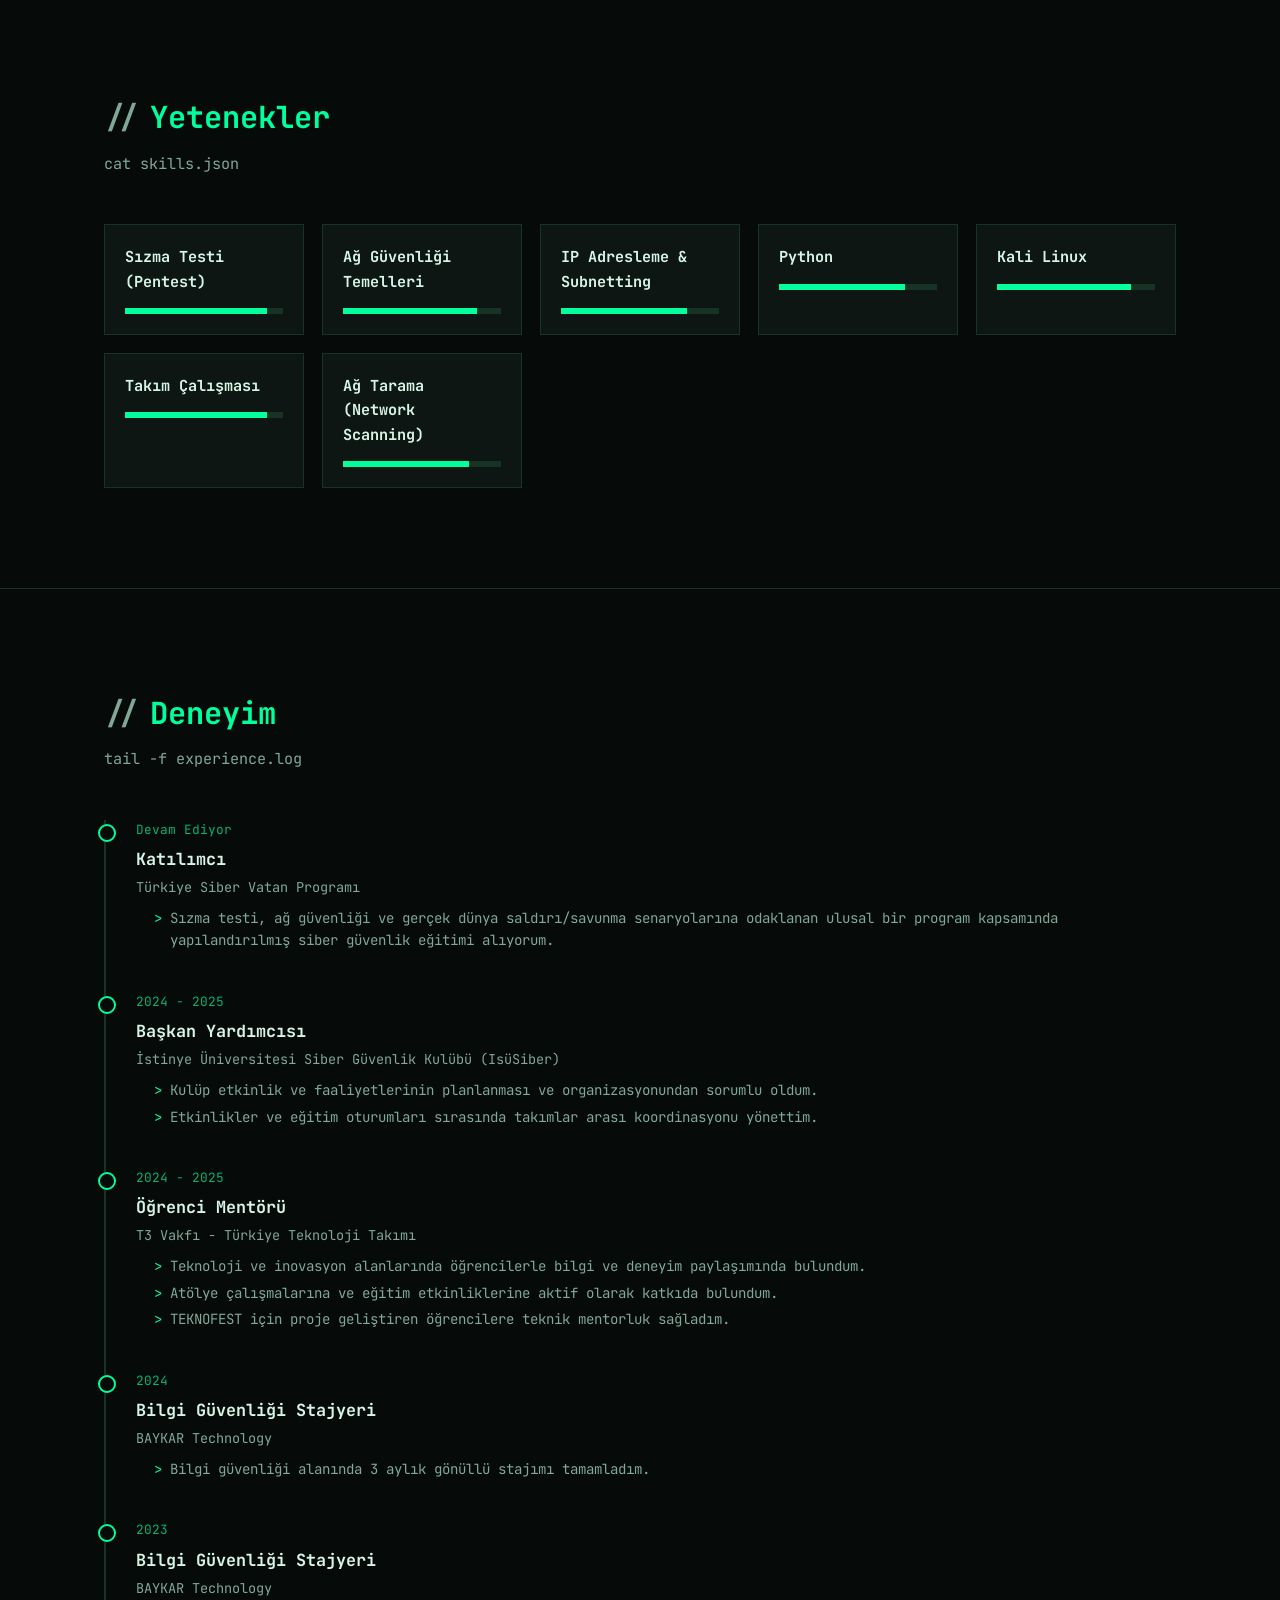
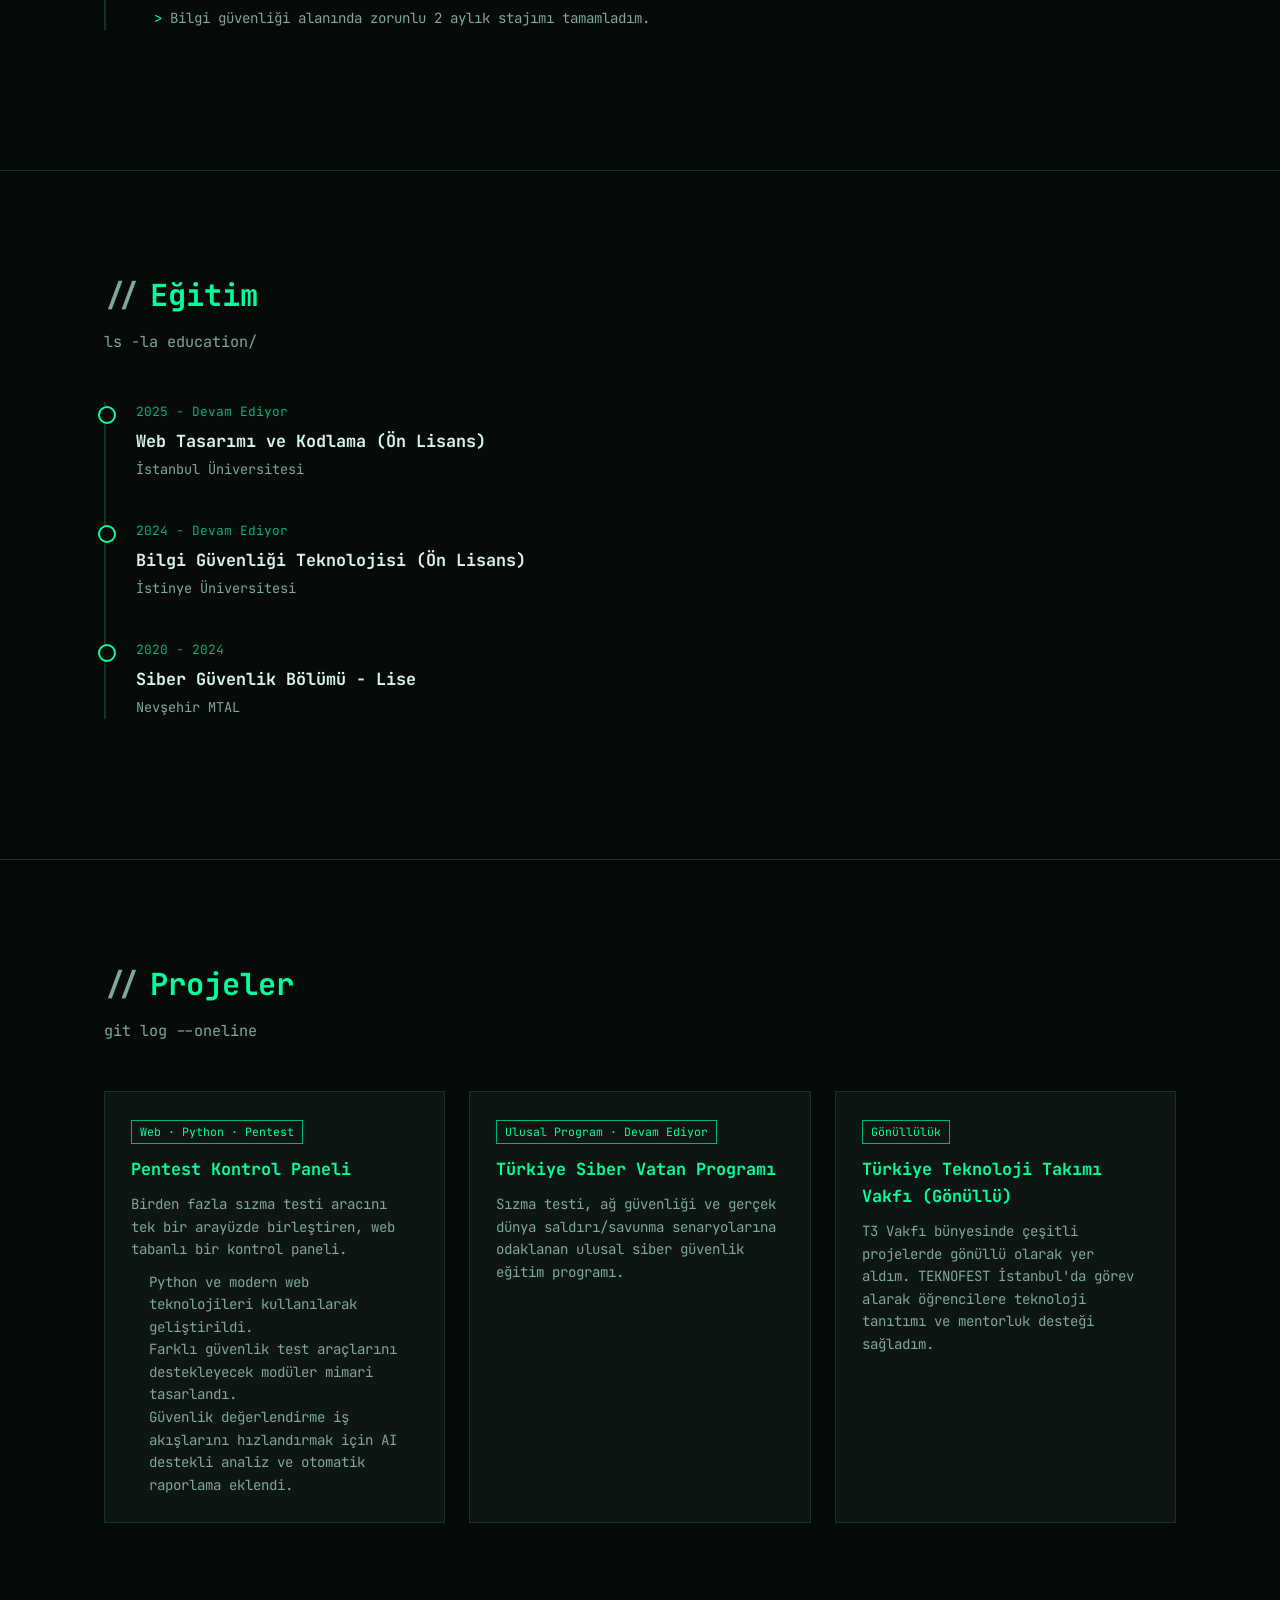
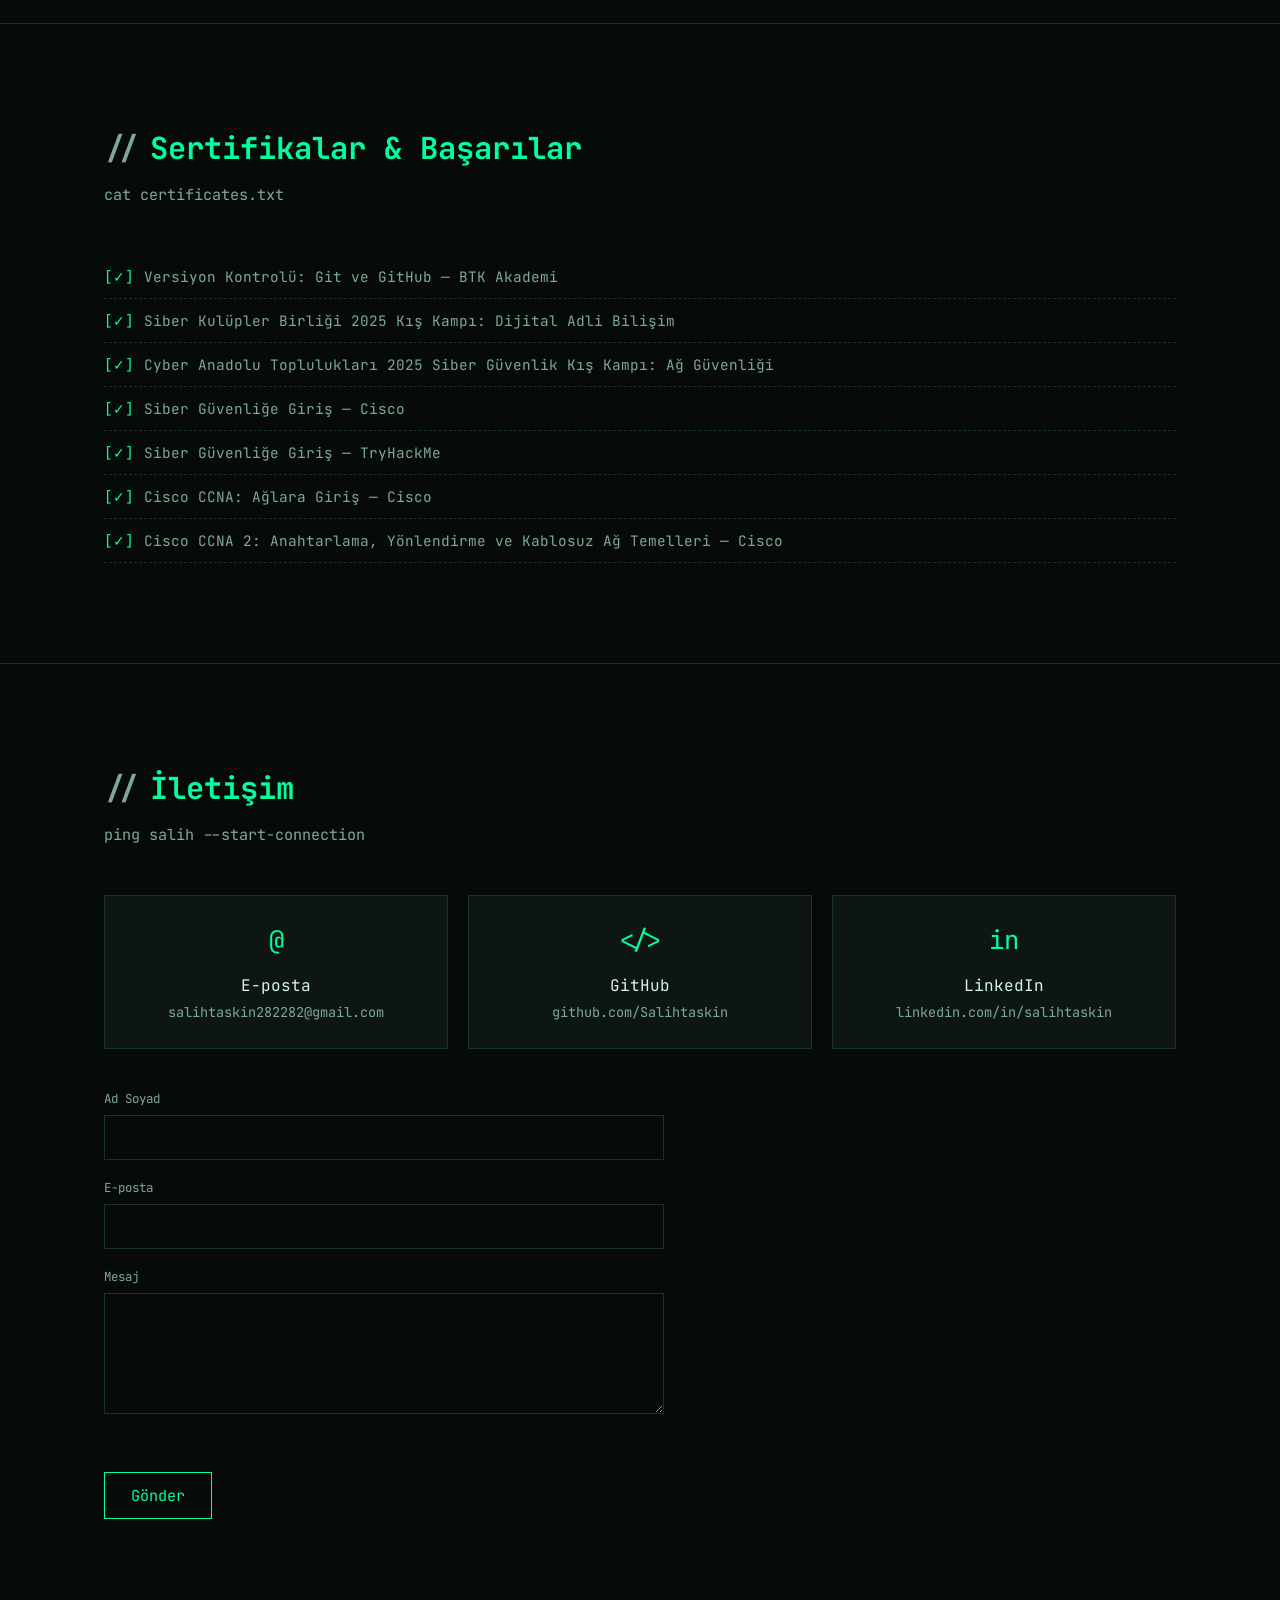
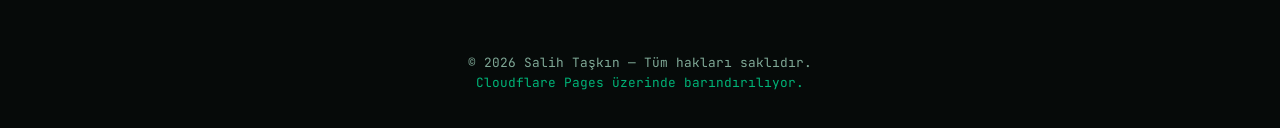
==== commit c7f65d60: "v6: seo, cv, blog, tema, iletisim formu, pwa" ====
--- a/index.html
+++ b/index.html
@@ -5,8 +5,48 @@
 <meta name="viewport" content="width=device-width, initial-scale=1.0">
 <title>Salih Taşkın // Cyber Security</title>
 <meta name="description" content="Salih Taşkın - Cyber Security Student & Penetration Tester Portfolio">
+<link rel="canonical" href="https://salihtaskin.pages.dev/">
 <link rel="stylesheet" href="css/style.css">
 <link rel="icon" type="image/svg+xml" href="favicon.svg">
+<link rel="manifest" href="manifest.json">
+<link rel="apple-touch-icon" href="assets/icons/apple-touch-icon.png">
+<meta name="theme-color" content="#060a09">
+
+<!-- Open Graph / sosyal medya önizleme kartı -->
+<meta property="og:type" content="profile">
+<meta property="og:title" content="Salih Taşkın // Cyber Security">
+<meta property="og:description" content="Siber Güvenlik Öğrencisi & Sızma Testi Meraklısı — Salih Taşkın'ın kişisel portfolyo sitesi.">
+<meta property="og:url" content="https://salihtaskin.pages.dev/">
+<meta property="og:image" content="https://salihtaskin.pages.dev/assets/profile.jpg">
+<meta property="og:locale" content="tr_TR">
+<meta property="og:site_name" content="Salih Taşkın // CyberSec">
+
+<!-- Twitter Card -->
+<meta name="twitter:card" content="summary_large_image">
+<meta name="twitter:title" content="Salih Taşkın // Cyber Security">
+<meta name="twitter:description" content="Siber Güvenlik Öğrencisi & Sızma Testi Meraklısı — kişisel portfolyo sitesi.">
+<meta name="twitter:image" content="https://salihtaskin.pages.dev/assets/profile.jpg">
+
+<!-- schema.org yapılandırılmış veri (arama motorları için) -->
+<script type="application/ld+json">
+{
+  "@context": "https://schema.org",
+  "@type": "Person",
+  "name": "Salih Taşkın",
+  "jobTitle": "Siber Güvenlik Öğrencisi / Pentester",
+  "url": "https://salihtaskin.pages.dev/",
+  "image": "https://salihtaskin.pages.dev/assets/profile.jpg",
+  "sameAs": [
+    "https://github.com/Salihtaskin",
+    "https://www.linkedin.com/in/salihtaskin/"
+  ],
+  "email": "mailto:salihtaskin282282@gmail.com",
+  "alumniOf": {
+    "@type": "CollegeOrUniversity",
+    "name": "İstinye Üniversitesi"
+  }
+}
+</script>
 <!-- Cloudflare Web Analytics --><script type='module' src='https://static.cloudflareinsights.com/beacon.min.js' data-cf-beacon='{"token": "54ad5dc322cc4ec481dd5667a53982e7"}'></script><!-- End Cloudflare Web Analytics -->
 </head>
 <body>
@@ -33,6 +73,7 @@
       <li><a href="#education" data-i18n="nav.education">Eğitim</a></li>
       <li><a href="#projects" data-i18n="nav.projects">Projeler</a></li>
       <li><a href="#certificates" data-i18n="nav.certificates">Sertifikalar</a></li>
+      <li><a href="blog.html" data-i18n="nav.blog">Blog</a></li>
       <li><a href="#contact" data-i18n="nav.contact">İletişim</a></li>
       <li data-auth="guest-only"><a href="register.html" data-i18n="nav.register">Kayıt Ol</a></li>
       <li data-auth="guest-only"><a href="login.html" data-i18n="nav.login">Giriş Yap</a></li>
@@ -44,6 +85,7 @@
         <button data-lang="tr">TR</button>
         <button data-lang="en">EN</button>
       </div>
+      <button class="theme-toggle" id="theme-toggle-btn" aria-label="tema degistir" title="Tema degistir">🌙</button>
       <button class="nav-toggle" aria-label="menu"><span></span><span></span><span></span></button>
     </div>
   </div>
@@ -61,6 +103,7 @@
       <a href="#projects" class="btn" data-i18n="hero.btn_projects">Projelerimi Gör</a>
       <a href="#contact" class="btn btn-alt" data-i18n="hero.btn_contact">İletişime Geç</a>
       <a href="login.html" class="btn btn-alt" data-i18n="hero.btn_login">Panele Giriş</a>
+      <a href="assets/CV_Salih_Taskin.pdf" class="btn btn-alt" download data-i18n="hero.btn_cv">CV İndir</a>
     </div>
     <div class="alert-banner" data-i18n="hero.alert" data-i18n-html>
       <b>UYARI:</b> Bu site, sahibi tarafından yürütülen yetkilendirilmiş sızma testi (pentest) ve güvenlik denemeleri için bir laboratuvar ortamıdır.
@@ -248,6 +291,27 @@
         <a href="https://www.linkedin.com/in/salihtaskin/" target="_blank" rel="noopener">linkedin.com/in/salihtaskin</a>
       </div>
     </div>
+
+    <form id="contact-form" class="contact-form">
+      <div class="field">
+        <label data-i18n="contact.form_name_label">Ad Soyad</label>
+        <input type="text" id="contact-name" required>
+      </div>
+      <div class="field">
+        <label data-i18n="contact.form_email_label">E-posta</label>
+        <input type="email" id="contact-email" required>
+      </div>
+      <div class="field">
+        <label data-i18n="contact.form_message_label">Mesaj</label>
+        <textarea id="contact-message" rows="5" required></textarea>
+      </div>
+      <div style="position:absolute;left:-9999px;" aria-hidden="true">
+        <label>Website</label>
+        <input type="text" id="contact-website" tabindex="-1" autocomplete="off">
+      </div>
+      <div class="login-msg" id="contact-msg"></div>
+      <button type="submit" class="btn" id="contact-submit" data-i18n="contact.form_submit">Gönder</button>
+    </form>
   </div>
 </section>
 
@@ -262,6 +326,7 @@
 <script src="js/main.js"></script>
 <script src="js/session-ui.js"></script>
 <script src="js/prank.js"></script>
+<script src="js/contact.js"></script>
 <script>document.getElementById('year').textContent = new Date().getFullYear();</script>
 </body>
 </html>
--- a/css/style.css
+++ b/css/style.css
@@ -16,6 +16,20 @@
   --text: #d6f5e6;
   --text-dim: #7fa896;
   --font-mono: 'JetBrains Mono', 'Share Tech Mono', monospace;
+  transition: background-color .25s ease, color .25s ease;
+}
+
+/* Açık tema (data-theme="light" html etiketine eklenince aktif olur) */
+:root[data-theme="light"]{
+  --bg: #f3f7f4;
+  --bg-alt: #ffffff;
+  --panel: #ffffff;
+  --border: #d5e2da;
+  --neon: #00875f;
+  --neon-dim: #00a374;
+  --neon-red: #d6304f;
+  --text: #14231c;
+  --text-dim: #4d6459;
 }
 
 *{ box-sizing: border-box; margin:0; padding:0; }
@@ -47,6 +61,26 @@
   z-index: -1;
   opacity: 0.16;
 }
+:root[data-theme="light"] #matrix-canvas{
+  display: none; /* açık temada koyu matrix yağmuru arka planı kapatılır */
+}
+
+.theme-toggle{
+  background: transparent;
+  border: 1px solid var(--border);
+  color: var(--text);
+  font-family: var(--font-mono);
+  font-size: 1rem;
+  width: 36px;
+  height: 36px;
+  border-radius: 6px;
+  cursor: pointer;
+  display: flex;
+  align-items: center;
+  justify-content: center;
+  transition: border-color .2s, color .2s;
+}
+.theme-toggle:hover{ border-color: var(--neon); color: var(--neon); }
 
 .container{
   max-width: 1120px;
@@ -446,7 +480,7 @@
 
 .field{ margin-bottom: 18px; }
 .field label{ display:block; font-size: 0.78rem; color: var(--text-dim); margin-bottom: 6px; }
-.field input{
+.field input, .field textarea{
   width: 100%;
   background: var(--bg);
   border: 1px solid var(--border);
@@ -455,8 +489,14 @@
   font-family: var(--font-mono);
   font-size: 0.9rem;
   outline: none;
-}
-.field input:focus{ border-color: var(--neon); }
+  resize: vertical;
+}
+.field input:focus, .field textarea:focus{ border-color: var(--neon); }
+
+.contact-form{
+  max-width: 560px;
+  margin-top: 40px;
+}
 
 .login-msg{
   font-size: 0.8rem;
